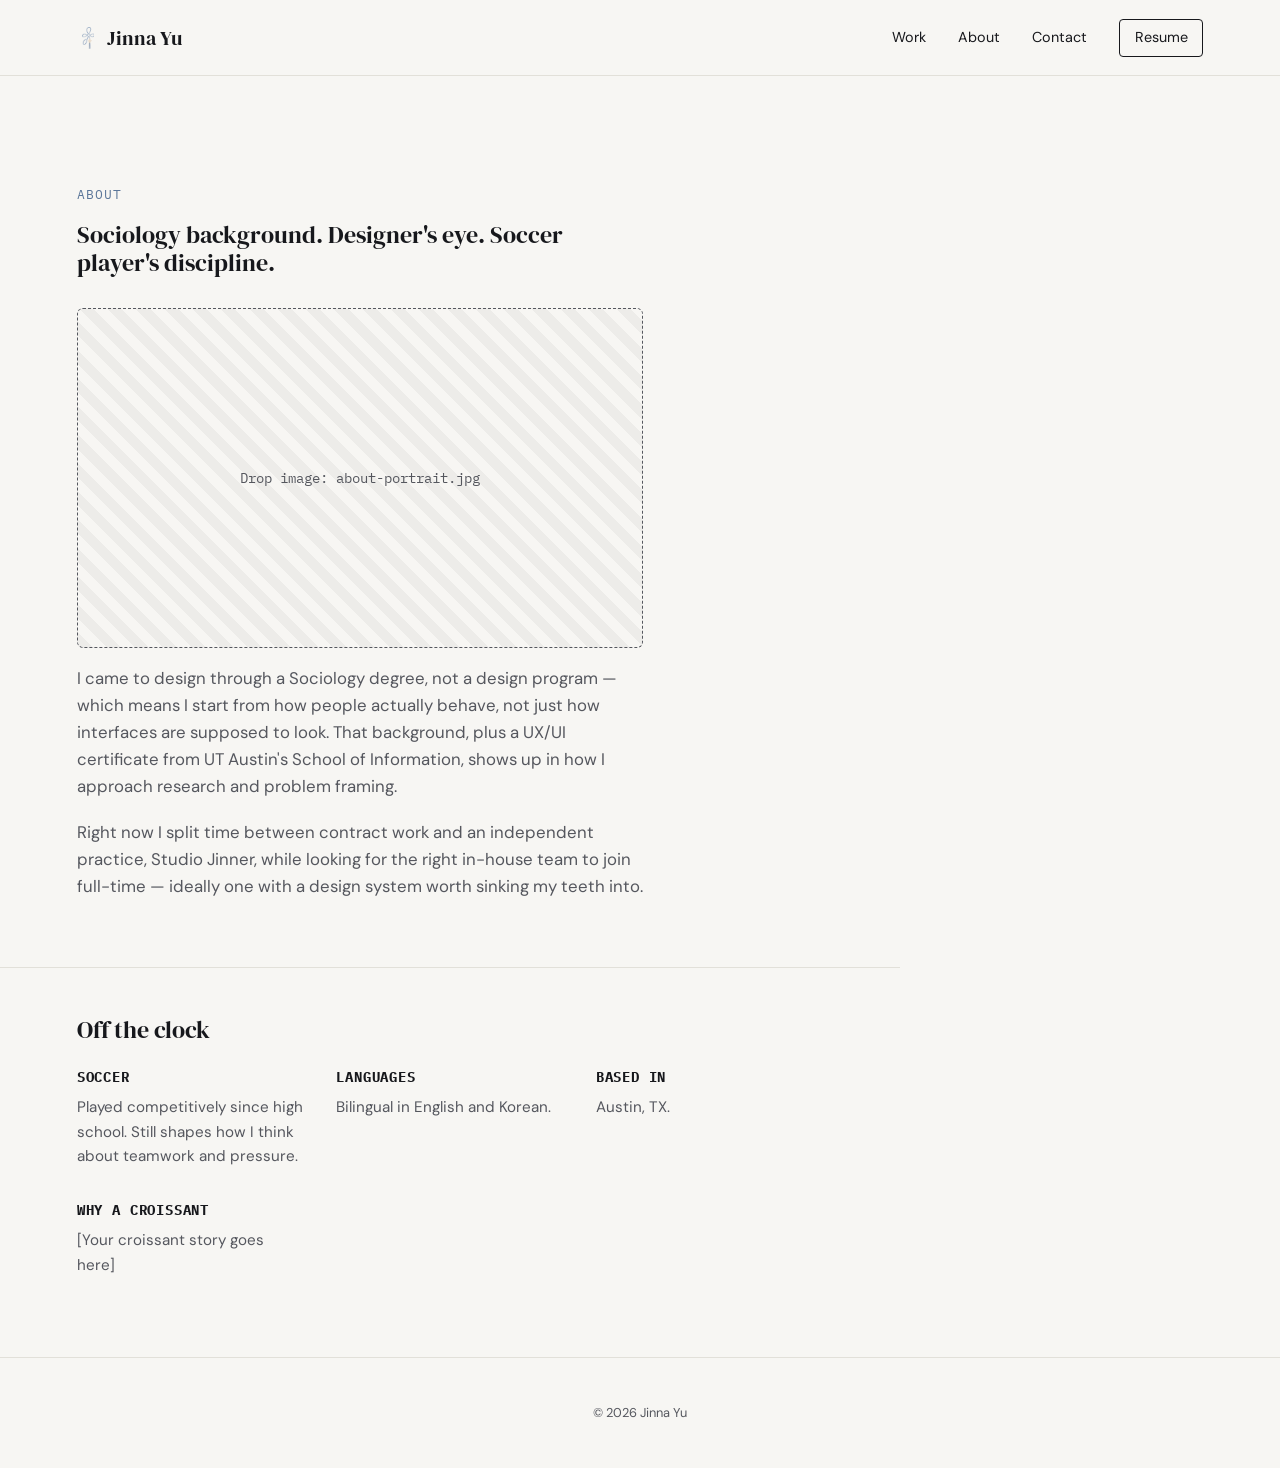
==== about.html @ 8e826d55 "Revert navigation logo change made on wrong branch" ====
<!DOCTYPE html>
<html lang="en">
<head>
<meta charset="UTF-8">
<meta name="viewport" content="width=device-width, initial-scale=1.0">
<title>About — Jinna Yu</title>
<link rel="icon" href="images/favicon-croissant.png" type="image/png">
<link rel="preconnect" href="https://fonts.googleapis.com">
<link rel="preconnect" href="https://fonts.gstatic.com" crossorigin>
<link href="https://fonts.googleapis.com/css2?family=DM+Serif+Display&family=DM+Sans:wght@400;500;700&family=IBM+Plex+Mono:wght@500&display=swap" rel="stylesheet">
<link rel="stylesheet" href="style.css">
</head>
<body>

<header class="nav">
  <a href="index.html" class="nav-logo">
    <img src="images/croissant-logo.png" alt="" class="logo-mark">
    Jinna Yu
  </a>
  <nav class="nav-links">
    <a href="index.html#work">Work</a>
    <a href="about.html">About</a>
    <a href="index.html#contact">Contact</a>
    <a href="resume.pdf" class="nav-resume">Resume</a>
  </nav>
</header>

<main>

  <section class="about-hero">
    <p class="eyebrow">About</p>
    <h1>Sociology background. Designer's eye. Soccer player's discipline.</h1>
  </section>

  <section class="about-body">
    <!-- Real photo of you recommended here instead of a placeholder graphic —
         a workspace shot, a candid, or a soccer/travel photo works well for warmth. -->
    <div class="media-placeholder">Drop image: about-portrait.jpg</div>

    <p>I came to design through a Sociology degree, not a design program — which means I start from how people actually behave, not just how interfaces are supposed to look. That background, plus a UX/UI certificate from UT Austin's School of Information, shows up in how I approach research and problem framing.</p>
    <p>Right now I split time between contract work and an independent practice, Studio Jinner, while looking for the right in-house team to join full-time — ideally one with a design system worth sinking my teeth into.</p>
  </section>

  <section class="offclock">
    <h2>Off the clock</h2>
    <div class="offclock-grid">
      <div class="offclock-item">
        <strong>Soccer</strong>
        Played competitively since high school. Still shapes how I think about teamwork and pressure.
      </div>
      <div class="offclock-item">
        <strong>Languages</strong>
        Bilingual in English and Korean.
      </div>
      <div class="offclock-item">
        <strong>Based in</strong>
        Austin, TX.
      </div>
      <div class="offclock-item">
        <strong>Why a croissant</strong>
        <!-- Add your own one-line story here — e.g. why the croissant became your mark -->
        [Your croissant story goes here]
      </div>
    </div>
  </section>

</main>

<footer class="footer">
  <p>&copy; 2026 Jinna Yu</p>
</footer>

</body>
</html>
---- style.css ----
:root {
  --bg: #f7f6f3;
  --ink: #17181c;
  --ink-soft: #55575e;
  --accent: #5b7699;       /* muted blue, was #1D4ED8 */
  --accent-soft: #7d94b0;
  --card-dark: #111318;
  --card-dark-text: #f7f6f3;
  --border: #e2e0d9;
  --font-display: 'DM Serif Display', Georgia, serif;
  --font-body: 'DM Sans', -apple-system, sans-serif;
  --font-mono: 'IBM Plex Mono', monospace;
}

* { box-sizing: border-box; }

body {
  margin: 0;
  background: var(--bg);
  color: var(--ink);
  font-family: var(--font-body);
  line-height: 1.6;
}

h1, h2 {
  font-family: var(--font-display);
  font-weight: 400;
  line-height: 1.15;
  margin: 0;
}

em {
  color: var(--accent);
  font-style: normal;
}

a {
  color: var(--ink);
  text-decoration: none;
}

/* ---------- NAV ---------- */
.nav {
  display: flex;
  justify-content: space-between;
  align-items: center;
  padding: 0 6vw;
  height: 76px;
  position: sticky;
  top: 0;
  background: var(--bg);
  z-index: 10;
  border-bottom: 1px solid var(--border);
}

.nav-logo {
  display: flex;
  align-items: center;
  gap: 0.5rem;
  font-family: var(--font-display);
  font-size: 1.25rem;
  line-height: 1;
}

.nav-logo svg { display: block; width: 22px; height: 22px; }
.logo-mark { display: block; width: 22px; height: 22px; object-fit: contain; }

.nav-links {
  display: flex;
  align-items: center;
  gap: 2rem;
  font-size: 0.9rem;
  height: 100%;
}

.nav-links a {
  display: flex;
  align-items: center;
  height: 100%;
  line-height: 1;
}

.nav-links a:hover { color: var(--accent); }

.nav-resume {
  border: 1px solid var(--ink);
  padding: 0 0.9rem;
  border-radius: 4px;
  height: 38px !important;
}

.nav-resume:hover {
  background: var(--ink);
  color: var(--bg);
}

/* ---------- HERO ---------- */
.hero {
  padding: 7rem 6vw 5rem;
  max-width: 900px;
}

.eyebrow {
  font-family: var(--font-mono);
  font-size: 0.8rem;
  text-transform: uppercase;
  letter-spacing: 0.08em;
  color: var(--accent);
  margin-bottom: 1rem;
}

.hero h1 {
  font-size: clamp(2.2rem, 5vw, 3.8rem);
  margin-bottom: 1.5rem;
}

.hero-sub {
  font-size: 1.15rem;
  color: var(--ink-soft);
  max-width: 560px;
}

.hero-stats {
  display: flex;
  gap: 3rem;
  margin-top: 3rem;
  flex-wrap: wrap;
}

.stat-number {
  display: block;
  font-family: var(--font-mono);
  font-size: 2rem;
  font-weight: 500;
  color: var(--accent);
}

.stat-label {
  display: block;
  font-size: 0.85rem;
  color: var(--ink-soft);
  max-width: 140px;
  margin-top: 0.3rem;
}

/* ---------- WORK GRID (homepage previews) ---------- */
.work { border-top: 1px solid var(--border); }

.work-grid {
  display: grid;
  grid-template-columns: repeat(2, 1fr);
  gap: 1px;
  background: var(--border);
}

.work-card {
  background: var(--bg);
  padding: 3rem;
  display: block;
  transition: background 0.15s ease;
}

.work-card:hover { background: #efeee9; }

.work-card:nth-child(odd) { background: var(--card-dark); color: var(--card-dark-text); }
.work-card:nth-child(odd):hover { background: #1a1c22; }
.work-card:nth-child(odd) .case-tag { color: var(--accent-soft); }
.work-card:nth-child(odd) .card-sub { color: #b8bac2; }
.work-card:nth-child(odd) .card-arrow { color: var(--accent-soft); }

.case-tag {
  font-family: var(--font-mono);
  font-size: 0.75rem;
  text-transform: uppercase;
  letter-spacing: 0.08em;
  color: var(--accent);
  margin: 0 0 0.75rem;
}

.work-card h3 {
  font-family: var(--font-display);
  font-weight: 400;
  font-size: 1.5rem;
  margin: 0 0 0.6rem;
}

.card-sub {
  color: var(--ink-soft);
  font-size: 0.95rem;
  margin-bottom: 1.5rem;
}

.card-arrow {
  font-family: var(--font-mono);
  font-size: 0.85rem;
  color: var(--accent);
}

.media-placeholder {
  background: repeating-linear-gradient(45deg, rgba(0,0,0,0.04), rgba(0,0,0,0.04) 10px, transparent 10px, transparent 20px);
  border: 1px dashed var(--ink-soft);
  border-radius: 6px;
  height: 340px;
  display: flex;
  align-items: center;
  justify-content: center;
  font-family: var(--font-mono);
  font-size: 0.85rem;
  color: var(--ink-soft);
  text-align: center;
  padding: 1rem;
}

/* ---------- CASE STUDY DETAIL PAGE ---------- */
.case-hero {
  padding: 5rem 6vw 3rem;
  max-width: 900px;
}

.case-hero .case-role {
  color: var(--ink-soft);
  font-size: 0.95rem;
  margin-top: 0.5rem;
}

.case-hero h1 {
  font-size: clamp(2rem, 4.5vw, 3rem);
  margin: 0.75rem 0;
}

.case-media-full {
  padding: 0 6vw 3rem;
}

.case-media-full .media-placeholder { height: 420px; }

.video-wrap {
  position: relative;
  width: 100%;
  padding-top: 56.25%; /* 16:9 */
  border-radius: 6px;
  overflow: hidden;
  background: #000;
}

.video-wrap iframe {
  position: absolute;
  top: 0; left: 0;
  width: 100%; height: 100%;
  border: 0;
}

.video-placeholder {
  border: 1px dashed var(--ink-soft);
  border-radius: 6px;
  padding: 2.5rem 1rem;
  text-align: center;
  font-family: var(--font-mono);
  font-size: 0.85rem;
  color: var(--ink-soft);
}

.case-content {
  padding: 0 6vw 5rem;
  max-width: 720px;
}

.case-content p {
  font-size: 1.05rem;
  color: var(--ink-soft);
  margin-bottom: 1.4rem;
}

.case-content h2 {
  font-size: 1.4rem;
  margin: 2.5rem 0 1rem;
  color: var(--ink);
}

.case-stats {
  display: flex;
  gap: 2.5rem;
  margin: 2rem 0;
  flex-wrap: wrap;
}

.case-stat { font-size: 0.9rem; color: var(--ink-soft); max-width: 180px; }

.case-stat span {
  display: block;
  font-family: var(--font-mono);
  font-size: 1.6rem;
  color: var(--accent);
  font-weight: 500;
}

.case-nav {
  display: flex;
  justify-content: space-between;
  padding: 2.5rem 6vw;
  border-top: 1px solid var(--border);
  font-family: var(--font-mono);
  font-size: 0.9rem;
}

.case-nav a:hover { color: var(--accent); }

/* ---------- ABOUT PAGE ---------- */
.about-hero {
  padding: 6rem 6vw 2rem;
  max-width: 720px;
}

.about-body {
  padding: 0 6vw 3rem;
  max-width: 720px;
}

.about-body p {
  color: var(--ink-soft);
  font-size: 1.05rem;
  margin-bottom: 1.2rem;
}

.offclock {
  padding: 3rem 6vw 5rem;
  border-top: 1px solid var(--border);
  max-width: 900px;
}

.offclock h2 {
  font-size: 1.5rem;
  margin-bottom: 1.5rem;
}

.offclock-grid {
  display: grid;
  grid-template-columns: repeat(auto-fit, minmax(200px, 1fr));
  gap: 2rem;
}

.offclock-item {
  font-size: 0.95rem;
  color: var(--ink-soft);
}

.offclock-item strong {
  display: block;
  color: var(--ink);
  font-family: var(--font-mono);
  font-size: 0.85rem;
  text-transform: uppercase;
  letter-spacing: 0.06em;
  margin-bottom: 0.4rem;
}

/* ---------- CONTACT ---------- */
.contact {
  padding: 6rem 6vw;
  max-width: 720px;
  border-top: 1px solid var(--border);
}

.contact h2 { font-size: 2rem; margin: 1rem 0 1.5rem; }

.contact-links {
  display: flex;
  gap: 2rem;
  font-family: var(--font-mono);
  font-size: 1rem;
  margin-top: 1.5rem;
}

.contact-links a {
  color: var(--accent);
  border-bottom: 1px solid var(--accent);
  padding-bottom: 2px;
}

.footer {
  text-align: center;
  padding: 2rem;
  font-size: 0.8rem;
  color: var(--ink-soft);
  border-top: 1px solid var(--border);
}

@media (max-width: 720px) {
  .work-grid { grid-template-columns: 1fr; }
  .nav-links { gap: 1rem; font-size: 0.8rem; }
  .hero { padding: 5rem 6vw 3rem; }
  .hero-stats { gap: 2rem; }
  .case-nav { flex-direction: column; gap: 1rem; }
}
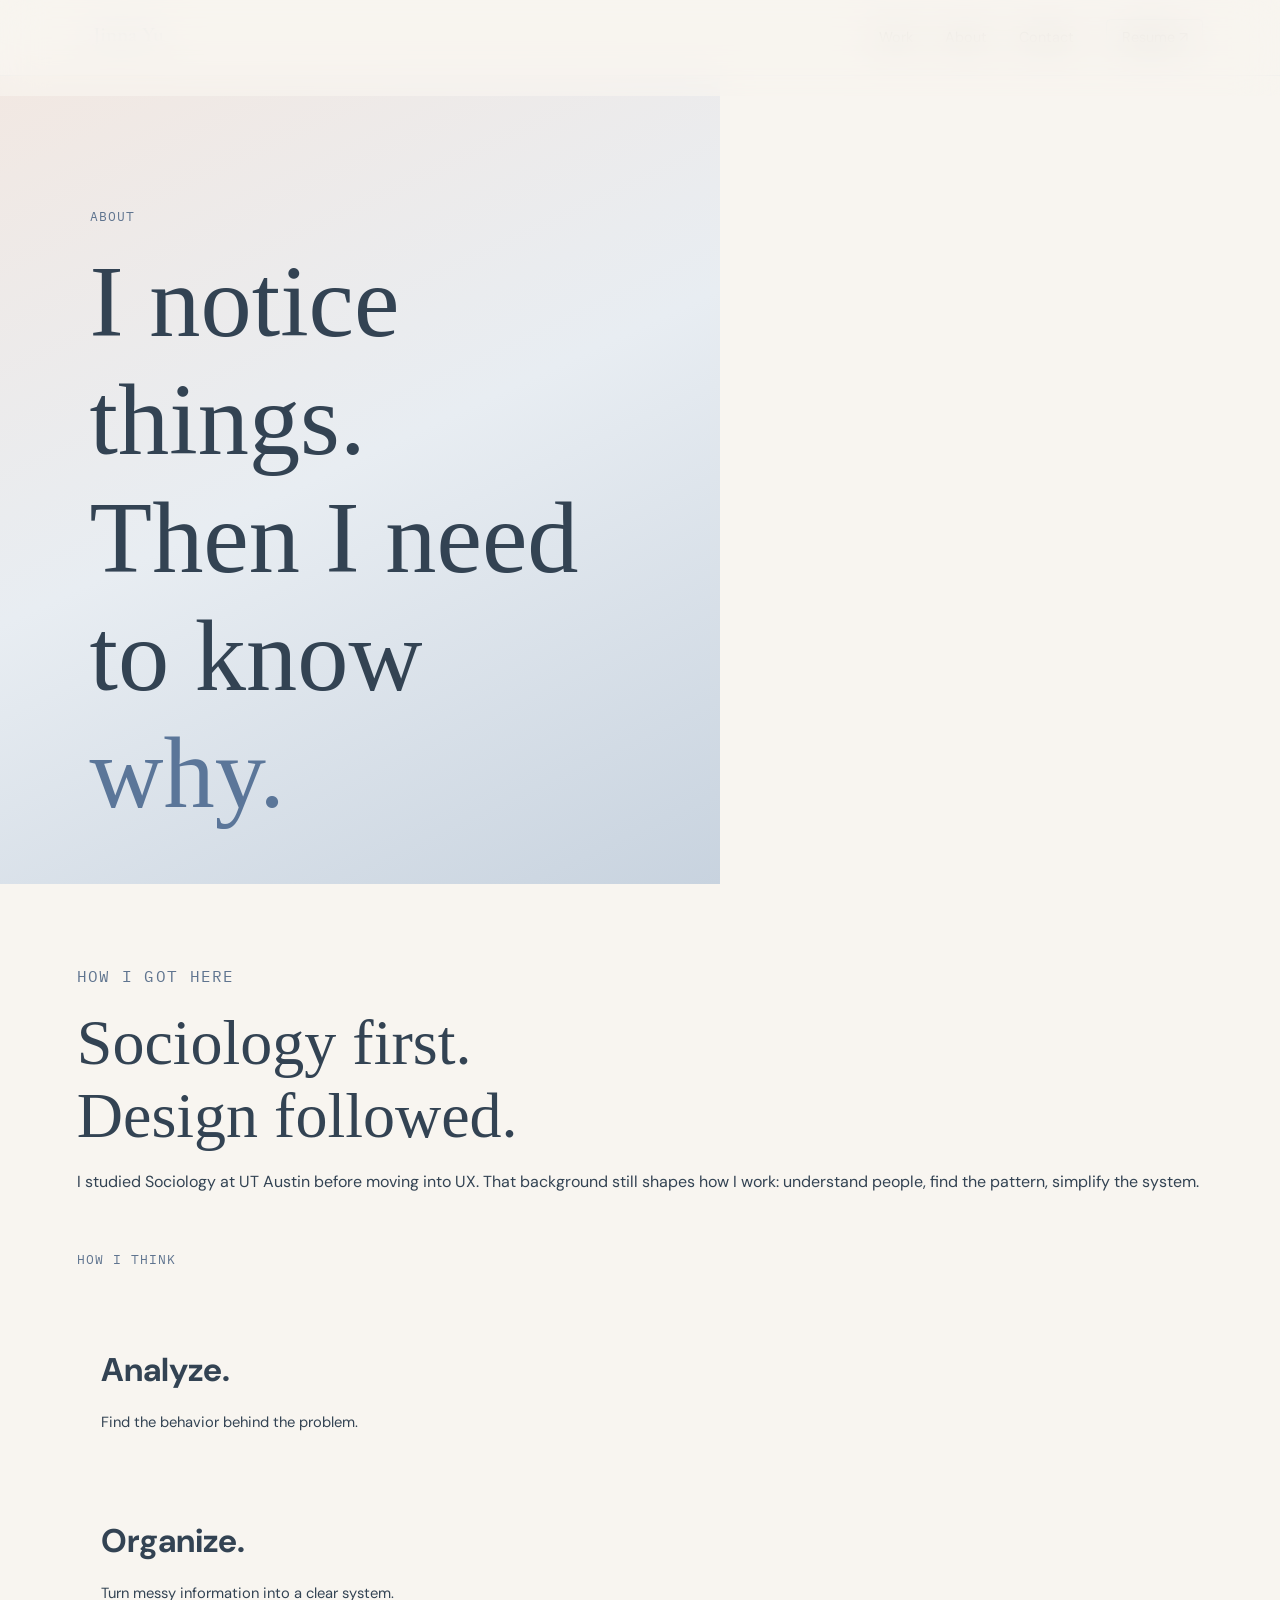
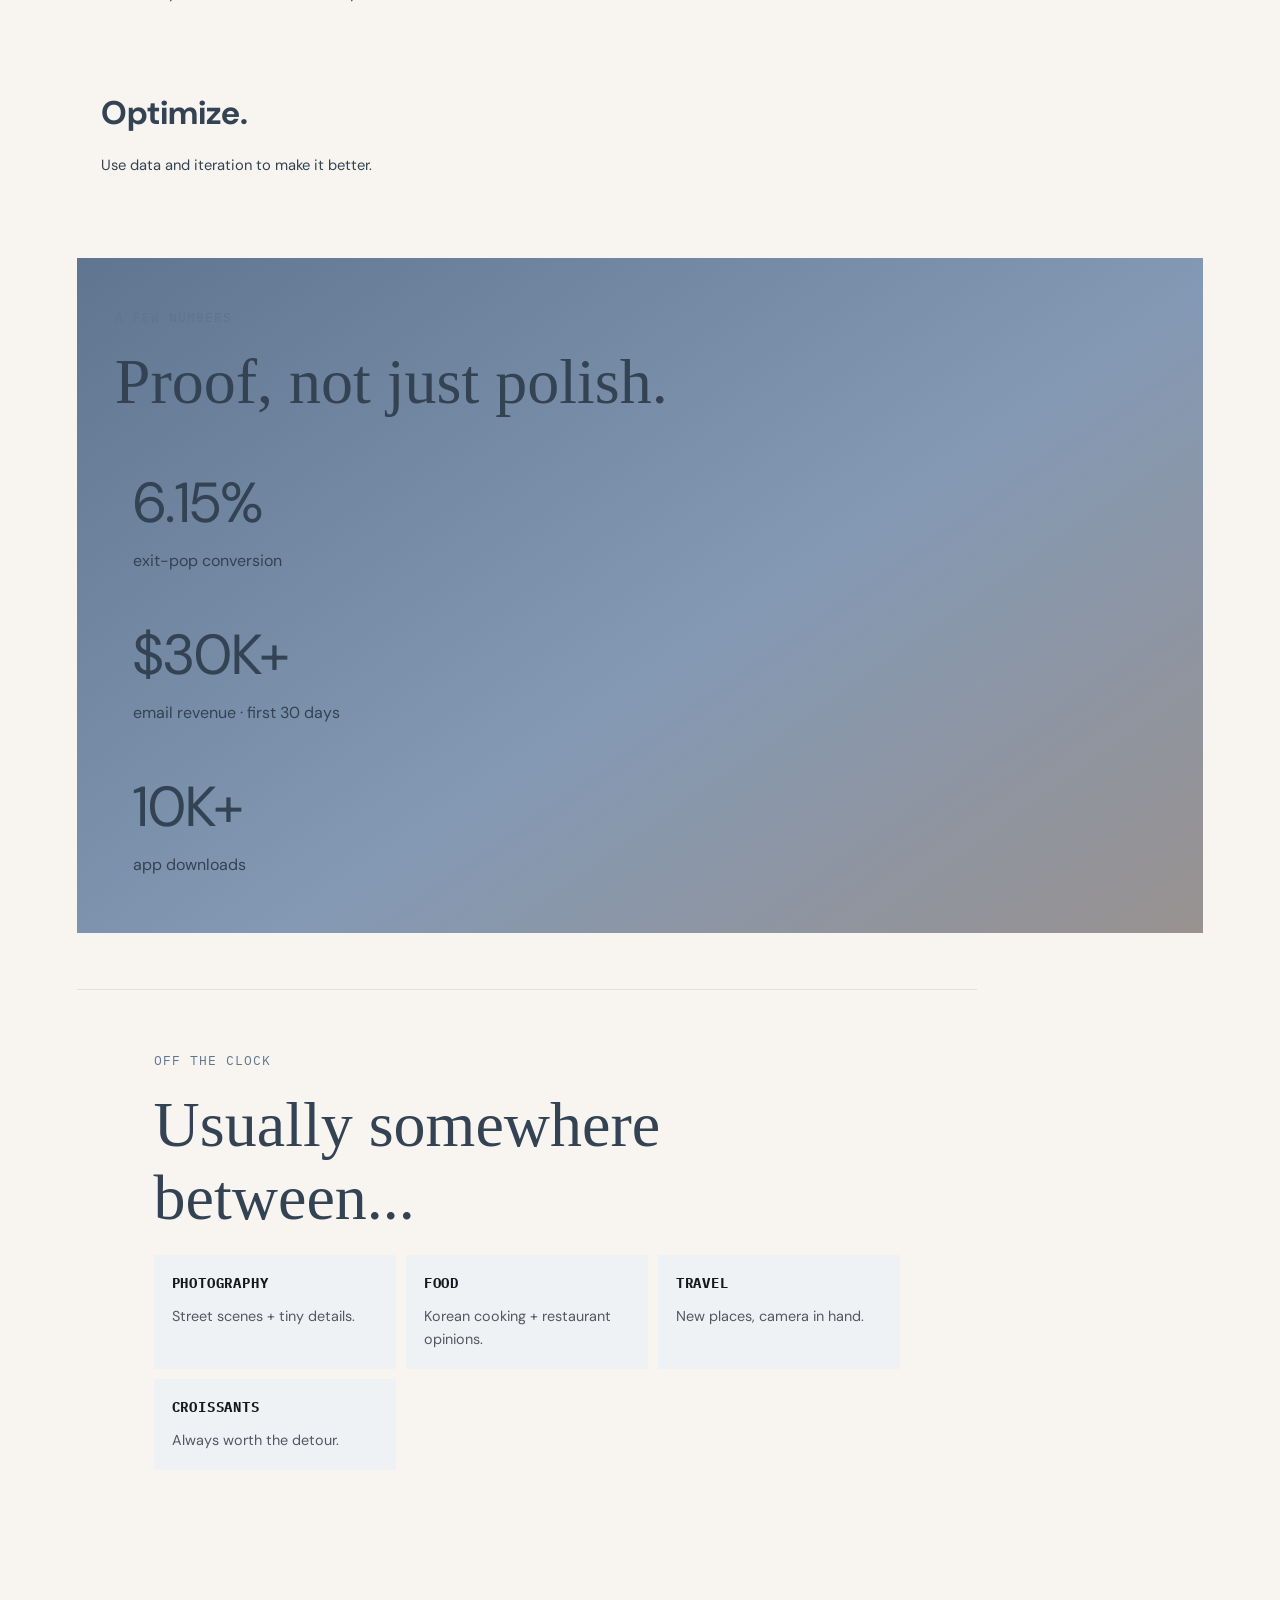
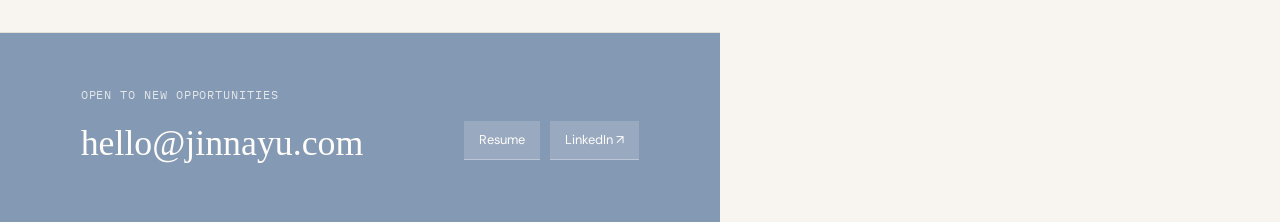
==== commit 228a4db5: "Use approved homepage contact footer on About and all case studies" ====
--- a/about.html
+++ b/about.html
@@ -7,68 +7,73 @@
 <link rel="icon" href="images/favicon-croissant.png" type="image/png">
 <link rel="preconnect" href="https://fonts.googleapis.com">
 <link rel="preconnect" href="https://fonts.gstatic.com" crossorigin>
-<link href="https://fonts.googleapis.com/css2?family=DM+Serif+Display&family=DM+Sans:wght@400;500;700&family=IBM+Plex+Mono:wght@500&display=swap" rel="stylesheet">
+<link href="https://fonts.googleapis.com/css2?family=DM+Sans:wght@400;500;600&family=IBM+Plex+Mono:wght@400;500&family=Instrument+Serif:ital@0;1&display=swap" rel="stylesheet">
 <link rel="stylesheet" href="style.css">
+<link rel="stylesheet" href="compact.css">
+<link rel="stylesheet" href="brand.css">
+<link rel="stylesheet" href="theme-blue.css">
 </head>
-<body>
-
+<body class="about-page">
 <header class="nav">
-  <a href="index.html" class="nav-logo">
-    <img src="images/croissant-logo.png" alt="" class="logo-mark">
-    Jinna Yu
-  </a>
-  <nav class="nav-links">
-    <a href="index.html#work">Work</a>
-    <a href="about.html">About</a>
-    <a href="index.html#contact">Contact</a>
-    <a href="resume.pdf" class="nav-resume">Resume</a>
-  </nav>
+  <a href="index.html" class="nav-logo brand-lockup" aria-label="Jinna Yu home"><img src="images/jinna-yu-logo.svg" alt="Jinna Yu"></a>
+  <nav class="nav-links"><a href="index.html#work">Work</a><a href="about.html">About</a><a href="index.html#contact">Contact</a><a href="resume.pdf" class="nav-resume">Resume ↗</a></nav>
 </header>
 
 <main>
-
   <section class="about-hero">
-    <p class="eyebrow">About</p>
-    <h1>Sociology background. Designer's eye. Soccer player's discipline.</h1>
+    <p class="eyebrow reveal">About</p>
+    <h1 class="reveal">I notice things.<br>Then I need to know <em>why.</em></h1>
   </section>
 
-  <section class="about-body">
-    <!-- Real photo of you recommended here instead of a placeholder graphic —
-         a workspace shot, a candid, or a soccer/travel photo works well for warmth. -->
-    <div class="media-placeholder">Drop image: about-portrait.jpg</div>
+  <div class="about-content">
+    <section class="about-lede reveal">
+      <div><p class="eyebrow">How I got here</p><h2>Sociology first.<br>Design followed.</h2></div>
+      <div><p>I studied Sociology at UT Austin before moving into UX. That background still shapes how I work: understand people, find the pattern, simplify the system.</p></div>
+    </section>
 
-    <p>I came to design through a Sociology degree, not a design program — which means I start from how people actually behave, not just how interfaces are supposed to look. That background, plus a UX/UI certificate from UT Austin's School of Information, shows up in how I approach research and problem framing.</p>
-    <p>Right now I split time between contract work and an independent practice, Studio Jinner, while looking for the right in-house team to join full-time — ideally one with a design system worth sinking my teeth into.</p>
-  </section>
+    <section class="reveal">
+      <p class="eyebrow">How I think</p>
+      <div class="about-grid">
+        <article class="about-block"><h3>Analyze.</h3><p>Find the behavior behind the problem.</p></article>
+        <article class="about-block"><h3>Organize.</h3><p>Turn messy information into a clear system.</p></article>
+        <article class="about-block"><h3>Optimize.</h3><p>Use data and iteration to make it better.</p></article>
+      </div>
+    </section>
 
-  <section class="offclock">
-    <h2>Off the clock</h2>
-    <div class="offclock-grid">
-      <div class="offclock-item">
-        <strong>Soccer</strong>
-        Played competitively since high school. Still shapes how I think about teamwork and pressure.
+    <section class="about-proof reveal">
+      <p class="eyebrow">A few numbers</p>
+      <h2>Proof, not just polish.</h2>
+      <div class="metric-grid">
+        <div class="metric-card"><div class="metric-number">6.15%</div><div class="metric-label">exit-pop conversion</div></div>
+        <div class="metric-card"><div class="metric-number">$30K+</div><div class="metric-label">email revenue · first 30 days</div></div>
+        <div class="metric-card"><div class="metric-number">10K+</div><div class="metric-label">app downloads</div></div>
       </div>
-      <div class="offclock-item">
-        <strong>Languages</strong>
-        Bilingual in English and Korean.
+    </section>
+
+    <section class="offclock reveal">
+      <p class="eyebrow">Off the clock</p>
+      <h2>Usually somewhere between...</h2>
+      <div class="offclock-grid">
+        <div class="offclock-item"><strong>Photography</strong>Street scenes + tiny details.</div>
+        <div class="offclock-item"><strong>Food</strong>Korean cooking + restaurant opinions.</div>
+        <div class="offclock-item"><strong>Travel</strong>New places, camera in hand.</div>
+        <div class="offclock-item"><strong>Croissants</strong>Always worth the detour.</div>
       </div>
-      <div class="offclock-item">
-        <strong>Based in</strong>
-        Austin, TX.
-      </div>
-      <div class="offclock-item">
-        <strong>Why a croissant</strong>
-        <!-- Add your own one-line story here — e.g. why the croissant became your mark -->
-        [Your croissant story goes here]
-      </div>
+    </section>
+  </div>
+
+  <section class="contact contact-opportunities reveal" id="contact" aria-label="Contact">
+    <div class="contact-copy">
+      <p class="eyebrow">Open to new opportunities</p>
+      <h2><a class="contact-email" href="mailto:hello@jinnayu.com">hello@jinnayu.com</a></h2>
+    </div>
+    <div class="contact-links">
+      <a href="resume.pdf" target="_blank" rel="noopener">Resume</a>
+      <a href="https://www.linkedin.com/in/ejinnayu/" target="_blank" rel="noopener">LinkedIn ↗</a>
     </div>
   </section>
-
 </main>
 
-<footer class="footer">
-  <p>&copy; 2026 Jinna Yu</p>
-</footer>
-
+<script src="script.js"></script>
 </body>
 </html>
--- a/compact.css
+++ b/compact.css
@@ -0,0 +1,115 @@
+/* Compact reading pass: shorter pages, faster skim */
+
+/* About */
+.about-hero {
+  min-height: 52vh;
+  padding: 118px 7vw 52px;
+}
+.about-hero h1 {
+  font-size: clamp(4rem, 8vw, 7.8rem);
+  max-width: 980px;
+}
+.about-content { padding: 64px 6vw 82px; }
+.about-lede {
+  grid-template-columns: 1fr 1fr;
+  gap: 44px;
+  margin-bottom: 56px;
+}
+.about-lede h2 { font-size: clamp(2.8rem, 5vw, 4.8rem); }
+.about-lede p { font-size: 1rem; }
+.about-grid {
+  grid-template-columns: repeat(3, 1fr);
+  gap: 12px;
+}
+.about-block {
+  min-height: 0;
+  padding: 24px;
+}
+.about-block h3 { font-size: 2.05rem; margin-bottom: 8px; }
+.about-block p { margin-bottom: 0; font-size: .92rem; }
+.about-proof {
+  margin-top: 56px;
+  padding: 38px;
+}
+.about-proof h2 { font-size: clamp(2.8rem, 5vw, 4.8rem); margin-bottom: 22px; }
+.about-proof .metric-grid { margin: 0; }
+.offclock { margin-top: 56px; }
+.offclock h2 { font-size: clamp(2.8rem, 5vw, 4.8rem); margin-bottom: 20px; }
+.offclock-grid { gap: 10px; }
+.offclock-item { min-height: 0; padding: 18px; font-size: .9rem; }
+.offclock-item strong { margin-bottom: 10px; }
+.about-page .contact { padding-top: 52px; padding-bottom: 52px; }
+.about-page .contact h2 { font-size: clamp(2.8rem, 5vw, 4.8rem); }
+
+/* Case studies */
+.case-hero {
+  min-height: 400px;
+  padding: 116px 7vw 58px;
+}
+.case-hero h1 {
+  font-size: clamp(3.8rem, 7.4vw, 7.4rem);
+  margin: 20px 0 12px;
+}
+.case-dek { max-width: 650px; font-size: .98rem; }
+.case-overlap { margin-top: -32px; }
+.case-meta-card {
+  padding: 20px 24px;
+  border-radius: 22px;
+  gap: 18px;
+}
+.meta-label { margin-bottom: 5px; }
+.meta-value { font-size: .84rem; }
+.meta-item + .meta-item { padding-left: 18px; }
+.case-layout {
+  display: block;
+  max-width: 900px;
+  padding: 58px 6vw 72px;
+}
+.case-toc { display: none; }
+.case-section {
+  margin-bottom: 52px;
+  scroll-margin-top: 90px;
+}
+.case-section:last-child { margin-bottom: 0; }
+.section-label { margin-bottom: 10px; }
+.case-section h2 {
+  font-size: clamp(2.7rem, 4.6vw, 4.5rem);
+  margin-bottom: 16px;
+}
+.case-section h3 {
+  font-size: clamp(1.8rem, 3vw, 2.8rem);
+  margin: 30px 0 12px;
+}
+.case-section p {
+  font-size: .98rem;
+  max-width: 690px;
+  margin-bottom: 14px;
+}
+.pull-quote {
+  font-size: clamp(2rem, 3.6vw, 3.7rem);
+  margin: 28px 0;
+}
+.media-stage {
+  min-height: 300px;
+  margin: 24px 0 30px;
+  border-radius: 22px;
+}
+.metric-grid { margin: 24px 0 12px; gap: 10px; }
+.metric-card { padding: 18px; border-radius: 18px; }
+.metric-number { font-size: clamp(2.7rem, 4.4vw, 4.4rem); }
+.case-nav a { padding-top: 28px; padding-bottom: 28px; }
+
+@media (max-width: 780px) {
+  .about-hero { min-height: 48vh; padding: 105px 22px 42px; }
+  .about-content { padding: 52px 20px 66px; }
+  .about-lede { grid-template-columns: 1fr; gap: 16px; margin-bottom: 44px; }
+  .about-grid { grid-template-columns: 1fr; }
+  .about-proof { margin-top: 44px; padding: 28px 20px; }
+  .offclock { margin-top: 44px; }
+  .case-hero { min-height: 370px; padding: 108px 22px 62px; }
+  .case-overlap { padding: 0 14px; }
+  .case-meta-card { grid-template-columns: 1fr 1fr; }
+  .case-layout { padding: 48px 20px 62px; }
+  .case-section { margin-bottom: 44px; }
+  .media-stage { min-height: 240px; }
+}
--- a/brand.css
+++ b/brand.css
@@ -0,0 +1,49 @@
+.nav-logo {
+  display: inline-flex;
+  align-items: center;
+  gap: 0;
+  font-family: inherit;
+  font-size: inherit;
+  letter-spacing: 0;
+  text-transform: none;
+}
+
+/* Exact nav lockup rebuilt from the user's reuploaded reference as one image.
+   The monogram, divider, Korean name, and Jinna Yu wordmark scale together. */
+.nav-logo.brand-lockup {
+  width: 142px;
+  height: 60px;
+  flex: 0 0 142px;
+  background-image: url("[data-uri]");
+  background-repeat: no-repeat;
+  background-position: left center;
+  background-size: contain;
+}
+
+.nav-logo.brand-lockup img {
+  display: none !important;
+}
+
+@media (max-width: 900px) {
+  .nav-logo.brand-lockup {
+    width: 136px;
+    height: 58px;
+    flex-basis: 136px;
+  }
+}
+
+@media (max-width: 720px) {
+  .nav-logo.brand-lockup {
+    width: 122px;
+    height: 52px;
+    flex-basis: 122px;
+  }
+}
+
+@media (max-width: 520px) {
+  .nav-logo.brand-lockup {
+    width: 96px;
+    height: 41px;
+    flex-basis: 96px;
+  }
+}
--- a/theme-blue.css
+++ b/theme-blue.css
@@ -0,0 +1,231 @@
+:root {
+  --brand-blue: #8499B4;
+  --brand-blue-deep: #5F748F;
+  --brand-blue-soft: #DDE5EC;
+  --brand-blue-pale: #EEF2F5;
+  --brand-gold: #D4B07A;
+  --brand-taupe: #A68D78;
+  --brand-cream: #F2E8E2;
+}
+
+/* Style-tile color pass */
+body { background: #F8F5F0; color: #334353; }
+.nav {
+  background: rgba(248,245,240,.88);
+  border-color: rgba(132,153,180,.22);
+}
+.nav-links a:hover { background: rgba(132,153,180,.10); }
+.nav-resume { border-color: rgba(132,153,180,.30); }
+.eyebrow, .case-tag, .section-label, .meta-label, .card-arrow, .intro-link { color: var(--brand-blue-deep); }
+
+/* Homepage */
+.home-hero { background: #F8F5F0; }
+.hero-wash {
+  background:
+    radial-gradient(ellipse at 25% 48%, #6A9FCC 0%, transparent 66%),
+    radial-gradient(ellipse at 78% 48%, #6A9FCC 0%, transparent 66%);
+  filter: blur(56px);
+  opacity: .45;
+}
+.hero-detail > p em { color: #465F7A; }
+.hero-mini { color: #778695; }
+.home-intro { background: var(--brand-blue-pale); }
+.work { background: #F8F5F0; }
+.work-artboard { background: #ECEFF1; }
+
+/* Contact + footer */
+.contact {
+  background: var(--brand-blue);
+  color: #FFFDF9;
+}
+.contact .eyebrow { color: rgba(255,253,249,.78); }
+.contact-links a {
+  background: rgba(255,255,255,.16);
+  border-color: rgba(255,255,255,.34);
+  color: #FFFDF9;
+}
+.footer {
+  background: var(--brand-blue);
+  color: rgba(255,253,249,.72);
+  text-align: left;
+  padding-left: 7vw;
+  padding-right: 7vw;
+}
+.case-contact {
+  margin: 0;
+  padding: 52px 7vw 46px;
+  border-radius: 0;
+}
+.case-contact h2 { font-size: clamp(2.5rem, 5vw, 5rem); }
+
+/* About */
+.about-page { background: #F8F5F0; }
+.about-hero {
+  background: linear-gradient(155deg, #F2E8E2 0%, #E8EDF2 48%, #C8D3DF 100%);
+}
+.about-proof {
+  background: linear-gradient(145deg, #60758F, #8499B4 56%, #A68D78 130%);
+}
+.offclock-item { background: var(--brand-blue-pale); }
+
+/* Case studies */
+.case-page { background: #F8F5F0; }
+.case-page .nav { background: rgba(248,245,240,.88); }
+.case-hero,
+.theme-cro .case-hero,
+.theme-system .case-hero,
+.theme-email .case-hero,
+.theme-ruscio .case-hero {
+  --case-gradient: linear-gradient(145deg, #5F748F 0%, #8499B4 58%, #A68D78 125%);
+}
+.media-stage,
+.theme-system .media-stage,
+.theme-email .media-stage,
+.theme-ruscio .media-stage {
+  background: linear-gradient(145deg, #DCE4EB, #F2E8E2 52%, #C8D3DF);
+}
+.metric-card { border-color: rgba(132,153,180,.20); }
+
+/* Navigation sizing only. Artwork comes from brand.css. */
+.nav {
+  min-height: 66px;
+  padding-top: 2px;
+  padding-bottom: 2px;
+}
+.nav-logo.brand-lockup {
+  position: static;
+  transform: none;
+  display: inline-flex;
+  align-items: center;
+  justify-content: flex-start;
+  min-width: 0;
+  width: 142px;
+  height: 60px;
+  flex: 0 0 142px;
+  z-index: 2;
+  overflow: visible;
+}
+.nav-logo.brand-lockup img { display: none !important; }
+.nav-links { margin-left: auto; }
+
+@media (max-width: 900px) {
+  .nav-logo.brand-lockup {
+    width: 136px;
+    height: 58px;
+    flex-basis: 136px;
+  }
+}
+@media (max-width: 720px) {
+  .nav { min-height: 58px; }
+  .nav-logo.brand-lockup {
+    width: 122px;
+    height: 52px;
+    flex-basis: 122px;
+  }
+  .case-contact { padding: 44px 22px 40px; }
+  .footer { padding-left: 22px; padding-right: 22px; }
+}
+@media (max-width: 520px) {
+  .nav-logo.brand-lockup {
+    width: 96px;
+    height: 41px;
+    flex-basis: 96px;
+  }
+}
+
+/* Uploaded Jinna Yu wordmark: preserve its original color and aspect ratio. */
+.nav-logo.brand-lockup {
+  background-image: none;
+  width: 73.185px;
+  height: 44px;
+  flex: 0 0 73.185px;
+  margin-left: 15px;
+}
+.nav-logo.brand-lockup img {
+  display: block !important;
+  width: 73.185px;
+  height: auto;
+  max-height: none;
+  object-fit: contain;
+}
+@media (max-width: 480px) {
+  .nav-logo.brand-lockup { width: 60.9875px; flex-basis: 60.9875px; }
+  .nav-logo.brand-lockup img { width: 60.9875px; }
+}
+
+/* Frost the scrolling content in the gap above and behind the floating nav. */
+body::before {
+  content: "";
+  position: fixed;
+  inset: 0 0 auto;
+  height: 96px;
+  z-index: 99;
+  pointer-events: none;
+  background: rgba(248, 245, 240, .64);
+  backdrop-filter: blur(22px) saturate(135%);
+  -webkit-backdrop-filter: blur(22px) saturate(135%);
+}
+.nav, .case-page .nav {
+  background: rgba(248, 245, 240, .78);
+  backdrop-filter: blur(18px);
+  -webkit-backdrop-filter: blur(18px);
+}
+@media (max-width: 720px) {
+  body::before { height: 80px; }
+}
+
+/* Approved compact homepage contact section. */
+.contact.contact-opportunities {
+  box-sizing: border-box;
+  padding: 44px 6.3% 59px;
+  min-height: 190px;
+  display: flex;
+  align-items: flex-end;
+  justify-content: space-between;
+  gap: 28px;
+}
+.contact-opportunities .contact-copy { min-width: 0; }
+.contact-opportunities .eyebrow {
+  margin: 0 0 22px;
+  font-size: .72rem;
+  line-height: 1.4;
+  letter-spacing: .08em;
+}
+.contact.contact-opportunities h2 {
+  margin: 0;
+  font-size: clamp(1.8rem, 2.8vw, 2.8rem);
+  line-height: 1.05;
+  letter-spacing: normal;
+  overflow-wrap: anywhere;
+}
+.contact-opportunities .contact-email { color: inherit; }
+.contact-opportunities .contact-email:hover {
+  text-decoration: underline;
+  text-underline-offset: 4px;
+}
+.contact-opportunities .contact-links {
+  flex-shrink: 0;
+  gap: 10px;
+  margin: 0;
+  padding-bottom: 3px;
+}
+.contact-opportunities .contact-links a {
+  padding: 10px 15px;
+  font-family: var(--font-body);
+  font-size: .8rem;
+  line-height: 1.4;
+  text-transform: none;
+  letter-spacing: normal;
+}
+@media (max-width: 600px) {
+  .contact.contact-opportunities {
+    flex-wrap: wrap;
+    padding: 32px 24px 47px;
+    gap: 24px;
+  }
+  .contact-opportunities .eyebrow { margin-bottom: 16px; }
+}
+
+@media (max-width: 720px) {
+  .contact-opportunities .contact-links a { font-size: .7rem; }
+}
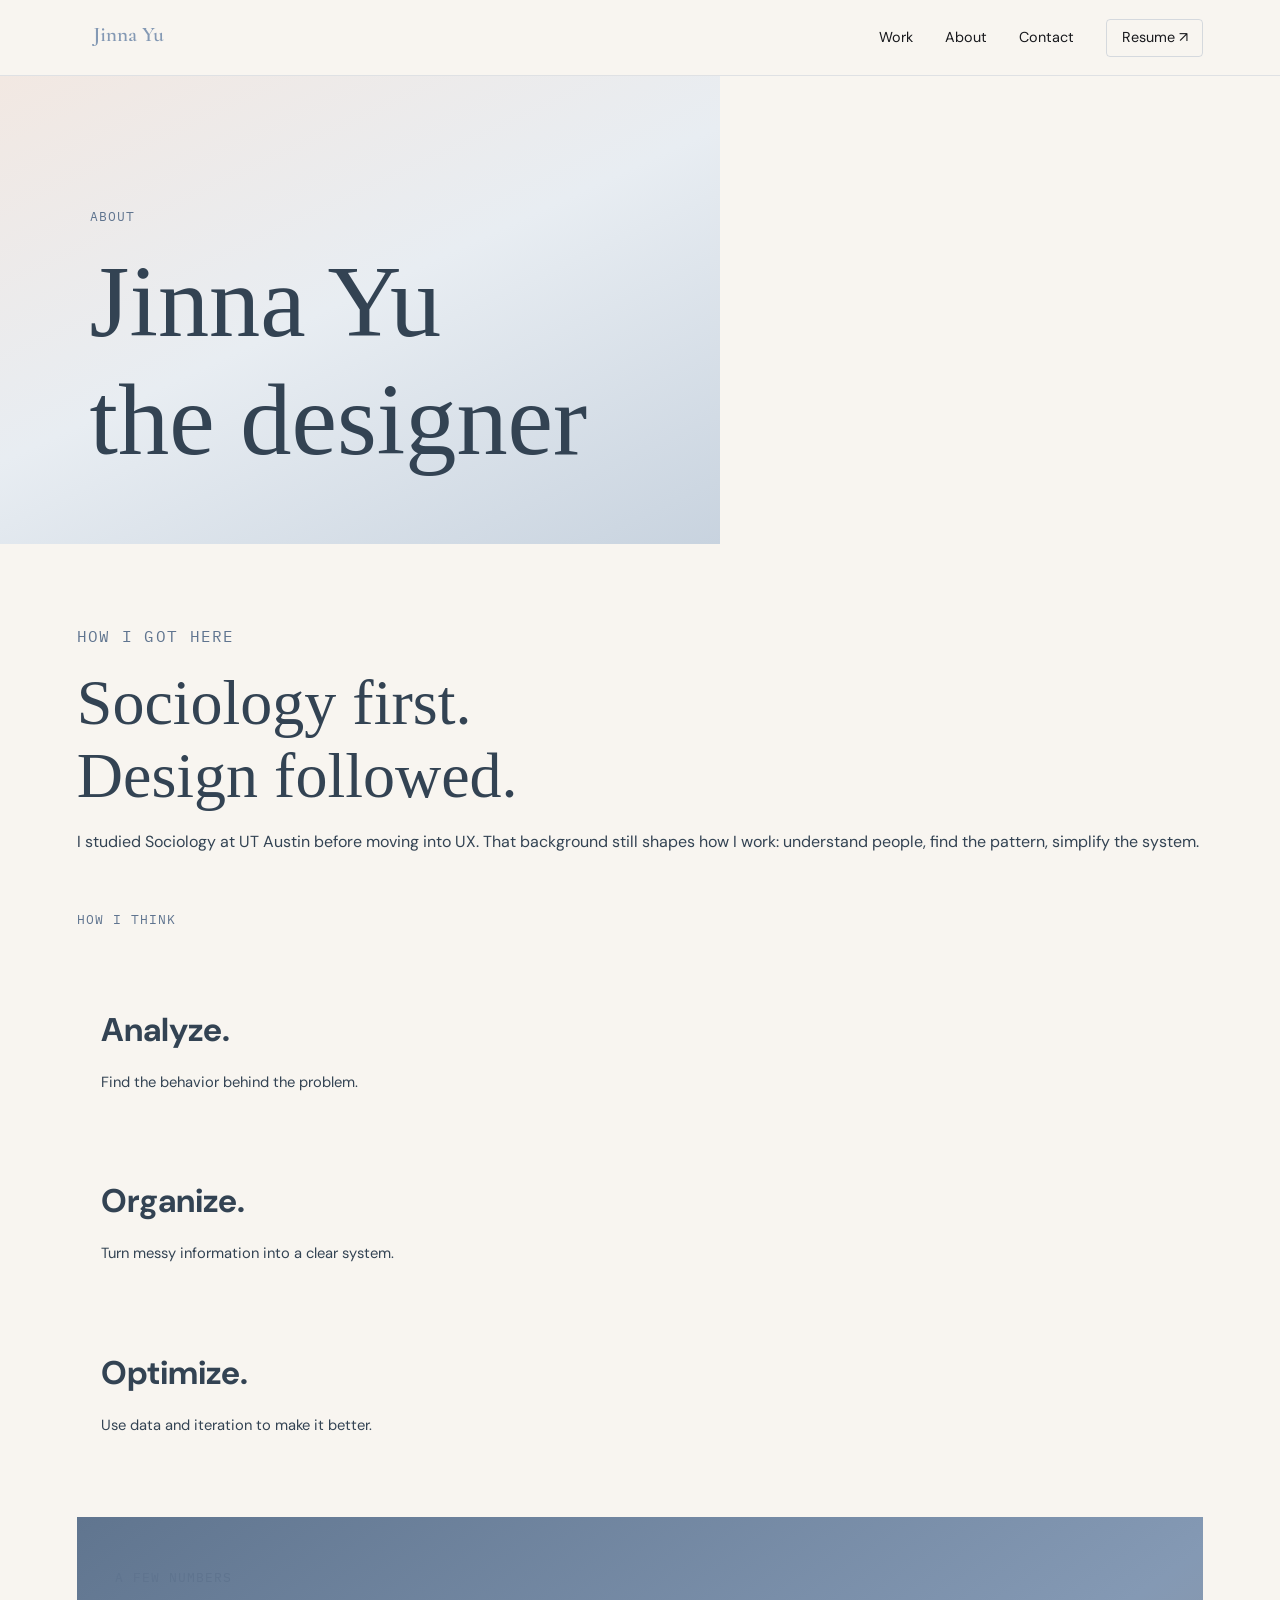
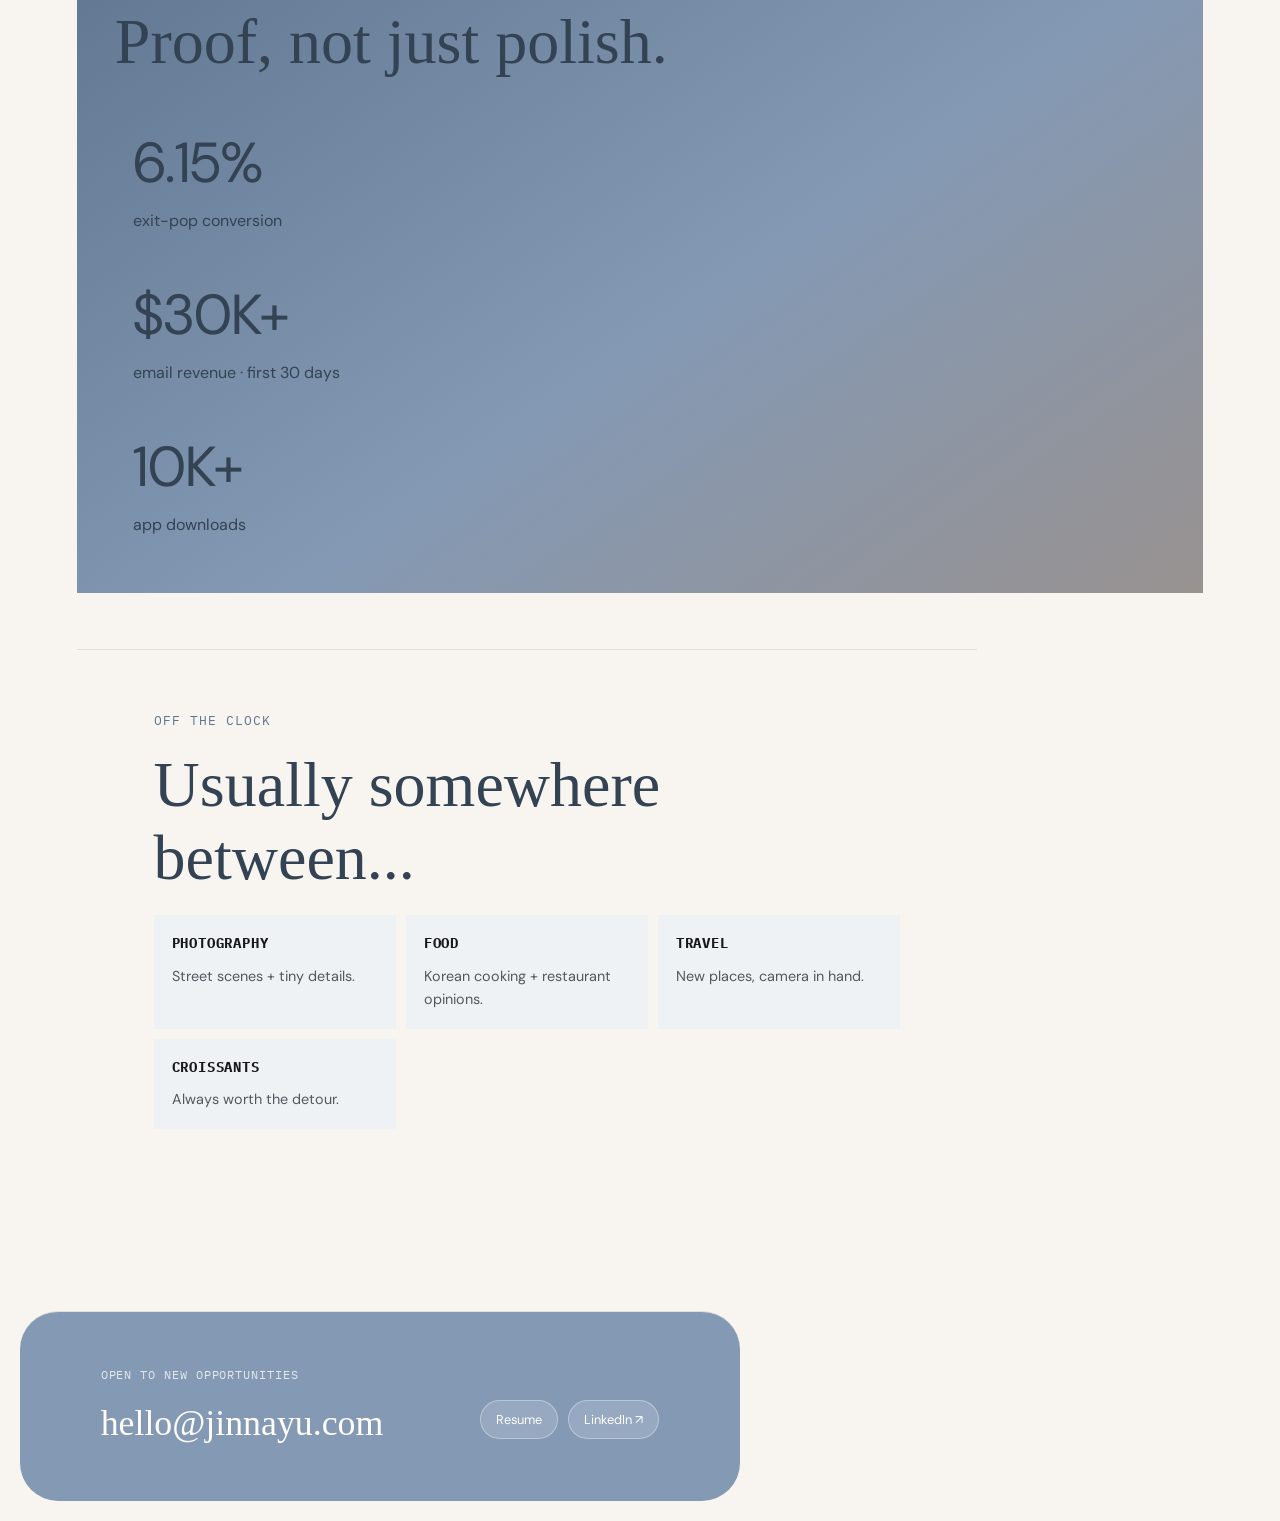
==== commit 340c8482: "Update About hero to Jinna Yu / the designer" ====
--- a/about.html
+++ b/about.html
@@ -22,7 +22,7 @@
 <main>
   <section class="about-hero">
     <p class="eyebrow reveal">About</p>
-    <h1 class="reveal">I notice things.<br>Then I need to know <em>why.</em></h1>
+    <h1 class="reveal">Jinna Yu<br>the designer</h1>
   </section>
 
   <div class="about-content">
--- a/theme-blue.css
+++ b/theme-blue.css
@@ -229,3 +229,290 @@
 @media (max-width: 720px) {
   .contact-opportunities .contact-links a { font-size: .7rem; }
 }
+
+/* Case-study glass strip appears only after scrolling; keep the nav pill visible. */
+.case-page::before {
+  opacity: 0;
+  transition: opacity .2s ease;
+}
+.case-page.has-scrolled::before { opacity: 1; }
+@media (prefers-reduced-motion: reduce) {
+  .case-page::before { transition: none; }
+}
+
+/* Approved desktop case-study width: shared full-width headings, text, images, and metrics. */
+@media (min-width: 781px) {
+  .case-page .case-layout { max-width: 1100px; }
+  .case-page .case-content,
+  .case-page .case-section,
+  .case-page .case-section p:not(.section-label),
+  .case-page .media-stage,
+  .case-page .metric-grid {
+    width: 100%;
+    max-width: none;
+  }
+}
+
+/* Align the case-study availability label with the email beneath it. */
+.case-page .contact-opportunities .contact-copy {
+  text-align: left;
+}
+
+/* One identical contact footer across homepage, About, and case studies. */
+body .contact.contact-opportunities {
+  box-sizing: border-box;
+  margin: 20px;
+  padding: 44px 6.3% 59px;
+  min-height: 190px;
+  border-radius: 38px;
+  background: #8499B4;
+  color: #FFFDF9;
+  display: flex;
+  align-items: flex-end;
+  justify-content: space-between;
+  gap: 28px;
+  text-align: left;
+}
+body .contact-opportunities .contact-copy { min-width: 0; text-align: left; }
+body .contact-opportunities .eyebrow {
+  margin: 0 0 22px;
+  font-family: var(--font-mono);
+  font-size: .72rem;
+  line-height: 1.4;
+  letter-spacing: .08em;
+  color: rgba(255,253,249,.8);
+}
+body .contact.contact-opportunities h2 {
+  margin: 0;
+  font-size: clamp(1.8rem, 2.8vw, 2.8rem);
+  line-height: 1.05;
+  letter-spacing: normal;
+  overflow-wrap: anywhere;
+}
+body .contact-opportunities .contact-email { color: inherit; }
+body .contact-opportunities .contact-links {
+  display: flex;
+  justify-content: flex-end;
+  flex-shrink: 0;
+  gap: 10px;
+  margin: 0;
+  padding-bottom: 3px;
+}
+body .contact-opportunities .contact-links a {
+  padding: 10px 15px;
+  font-family: var(--font-body);
+  font-size: .8rem;
+  line-height: 1.4;
+  text-transform: none;
+  letter-spacing: normal;
+  border: 1px solid rgba(255,255,255,.34);
+  border-radius: 999px;
+  background: rgba(255,255,255,.16);
+  color: inherit;
+}
+@media (max-width: 720px) {
+  body .contact-opportunities .contact-links a { font-size: .7rem; }
+}
+@media (max-width: 600px) {
+  body .contact.contact-opportunities {
+    flex-wrap: wrap;
+    padding: 32px 24px 47px;
+    gap: 24px;
+  }
+  body .contact-opportunities .eyebrow { margin-bottom: 16px; }
+}
+
+/* Divider before every footer; case-study navigation sits above it. */
+body .contact.contact-opportunities {
+  position: relative;
+}
+body .contact.contact-opportunities::before {
+  content: "";
+  position: absolute;
+  top: -21px;
+  left: -20px;
+  width: calc(100% + 40px);
+  height: 1px;
+  background: var(--line);
+  pointer-events: none;
+}
+.case-page .case-nav { border-top: 0; }
+
+/* Shared footer button feedback for pointer and keyboard navigation. */
+body .contact-opportunities .contact-links a {
+  transition: background .18s ease, border-color .18s ease, box-shadow .18s ease;
+}
+body .contact-opportunities .contact-links a:hover {
+  background: rgba(255,255,255,.32);
+  border-color: rgba(255,255,255,.75);
+  text-decoration: none;
+  box-shadow: 0 3px 10px rgba(51,67,83,.10);
+}
+body .contact-opportunities .contact-links a:focus-visible {
+  background: rgba(255,255,255,.32);
+  border-color: rgba(255,255,255,.75);
+  outline: 2px solid #FFFDF9;
+  outline-offset: 3px;
+}
+@media (prefers-reduced-motion: reduce) {
+  body .contact-opportunities .contact-links a { transition: none; }
+}
+
+/* Approved editorial homepage hero. */
+.home-hero {
+  min-height: 610px;
+  padding: 64px 8% 48px;
+  display: flex;
+  flex-direction: column;
+  justify-content: center;
+  align-items: flex-start;
+  text-align: left;
+}
+.hero-wash {
+  inset: -100px -15% 30%;
+  height: auto;
+  background: radial-gradient(ellipse at 20% 30%, rgba(106,159,204,.25), transparent 72%);
+  filter: blur(56px);
+  opacity: 1;
+  transform: none;
+}
+.hero-name {
+  position: relative;
+  inset: auto;
+  width: auto;
+  max-width: 100%;
+  margin: 0 0 46px;
+  transform: none;
+}
+.hero-name h1 {
+  font-size: clamp(110px, 20vw, 205px);
+  line-height: .78;
+  letter-spacing: -.055em;
+  text-align: left;
+  color: #FFFDF9;
+}
+.hero-detail {
+  position: relative;
+  inset: auto;
+  width: 100%;
+  max-width: 750px;
+  transform: none;
+  text-align: left;
+}
+.hero-name.reveal, .hero-detail.reveal { transform: translateY(24px); }
+.hero-name.reveal.is-visible, .hero-detail.reveal.is-visible { transform: none; }
+.hero-detail > p {
+  margin: 0;
+  max-width: 750px;
+  font-size: clamp(28px, 4.1vw, 42px);
+  line-height: 1.13;
+  letter-spacing: -.02em;
+  color: #23342F;
+}
+.hero-detail > p strong { font-weight: 400; font-style: italic; }
+.hero-detail > p em { color: #245FA8; }
+.hero-mini { justify-content: flex-start; margin-top: 30px; }
+@media (max-width: 540px) {
+  .home-hero { min-height: 500px; padding: 100px 24px 40px; }
+  .hero-name { margin-bottom: 42px; }
+  .hero-name h1 { font-size: clamp(98px, 23vw, 130px); }
+  .hero-detail > p { font-size: 28px; }
+}
+
+/* Approved homepage hero spacing and work-triggered glass. */
+.home-page .home-hero {
+  justify-content: flex-start;
+  padding-top: 149px; /* nav bottom (84px) + 65px */
+  min-height: 680px;
+}
+.home-page .hero-name h1 { font-size: clamp(93.5px, 17vw, 174.25px); }
+.home-page::before {
+  opacity: 0;
+  transition: opacity .2s ease;
+}
+.home-page.work-at-nav::before { opacity: 1; }
+.home-page .nav {
+  background: #F8F5F0;
+  backdrop-filter: none;
+  -webkit-backdrop-filter: none;
+}
+.home-page.work-at-nav .nav {
+  background: rgba(248,245,240,.78);
+  backdrop-filter: blur(18px);
+  -webkit-backdrop-filter: blur(18px);
+}
+@media (max-width: 720px) {
+  .home-page .home-hero { padding-top: 133px; }
+}
+@media (max-width: 540px) {
+  .home-page .hero-name h1 { font-size: clamp(83.3px, 19.55vw, 110.5px); }
+}
+@media (prefers-reduced-motion: reduce) {
+  .home-page::before { transition: none; }
+}
+
+/* Shared homepage-style navigation behavior on every page. */
+body::before,
+body.home-page::before,
+body.case-page::before {
+  opacity: 0;
+  transition: opacity .2s ease;
+}
+body.nav-content-reached::before { opacity: 1; }
+body .nav,
+body.home-page .nav,
+body.case-page .nav {
+  background: #F8F5F0;
+  backdrop-filter: none;
+  -webkit-backdrop-filter: none;
+}
+body.nav-content-reached .nav {
+  background: rgba(248,245,240,.78);
+  backdrop-filter: blur(18px);
+  -webkit-backdrop-filter: blur(18px);
+}
+@media (prefers-reduced-motion: reduce) {
+  body::before { transition: none; }
+}
+
+/* Approved additional hero breathing room and two-line desktop introduction. */
+.home-page .home-hero {
+  padding-top: 209px;
+  min-height: 740px;
+}
+.home-page .hero-detail,
+.home-page .hero-detail > p { max-width: 100%; }
+@media (min-width: 781px) {
+  .home-page .hero-detail > p { font-size: clamp(28px, 2.9vw, 42px); }
+  .home-page .hero-description-line { display: block; white-space: nowrap; }
+}
+@media (max-width: 780px) {
+  .home-page .hero-description-line { display: inline; white-space: normal; }
+}
+@media (max-width: 720px) {
+  .home-page .home-hero { padding-top: 193px; }
+}
+
+/* Shared homepage content edges, including the inset rounded footer. */
+body.home-page {
+  --home-content-gutter: 8vw;
+}
+.home-page .home-hero,
+.home-page .work {
+  padding-left: var(--home-content-gutter);
+  padding-right: var(--home-content-gutter);
+}
+.home-page .work-copy { padding-left: 0; padding-right: 0; }
+body.home-page .contact.contact-opportunities {
+  padding-left: calc(var(--home-content-gutter) - 20px);
+  padding-right: calc(var(--home-content-gutter) - 20px);
+}
+@media (max-width: 600px) {
+  body.home-page { --home-content-gutter: 24px; }
+  body.home-page .contact.contact-opportunities {
+    margin-left: 12px;
+    margin-right: 12px;
+    padding-left: 12px;
+    padding-right: 12px;
+  }
+}
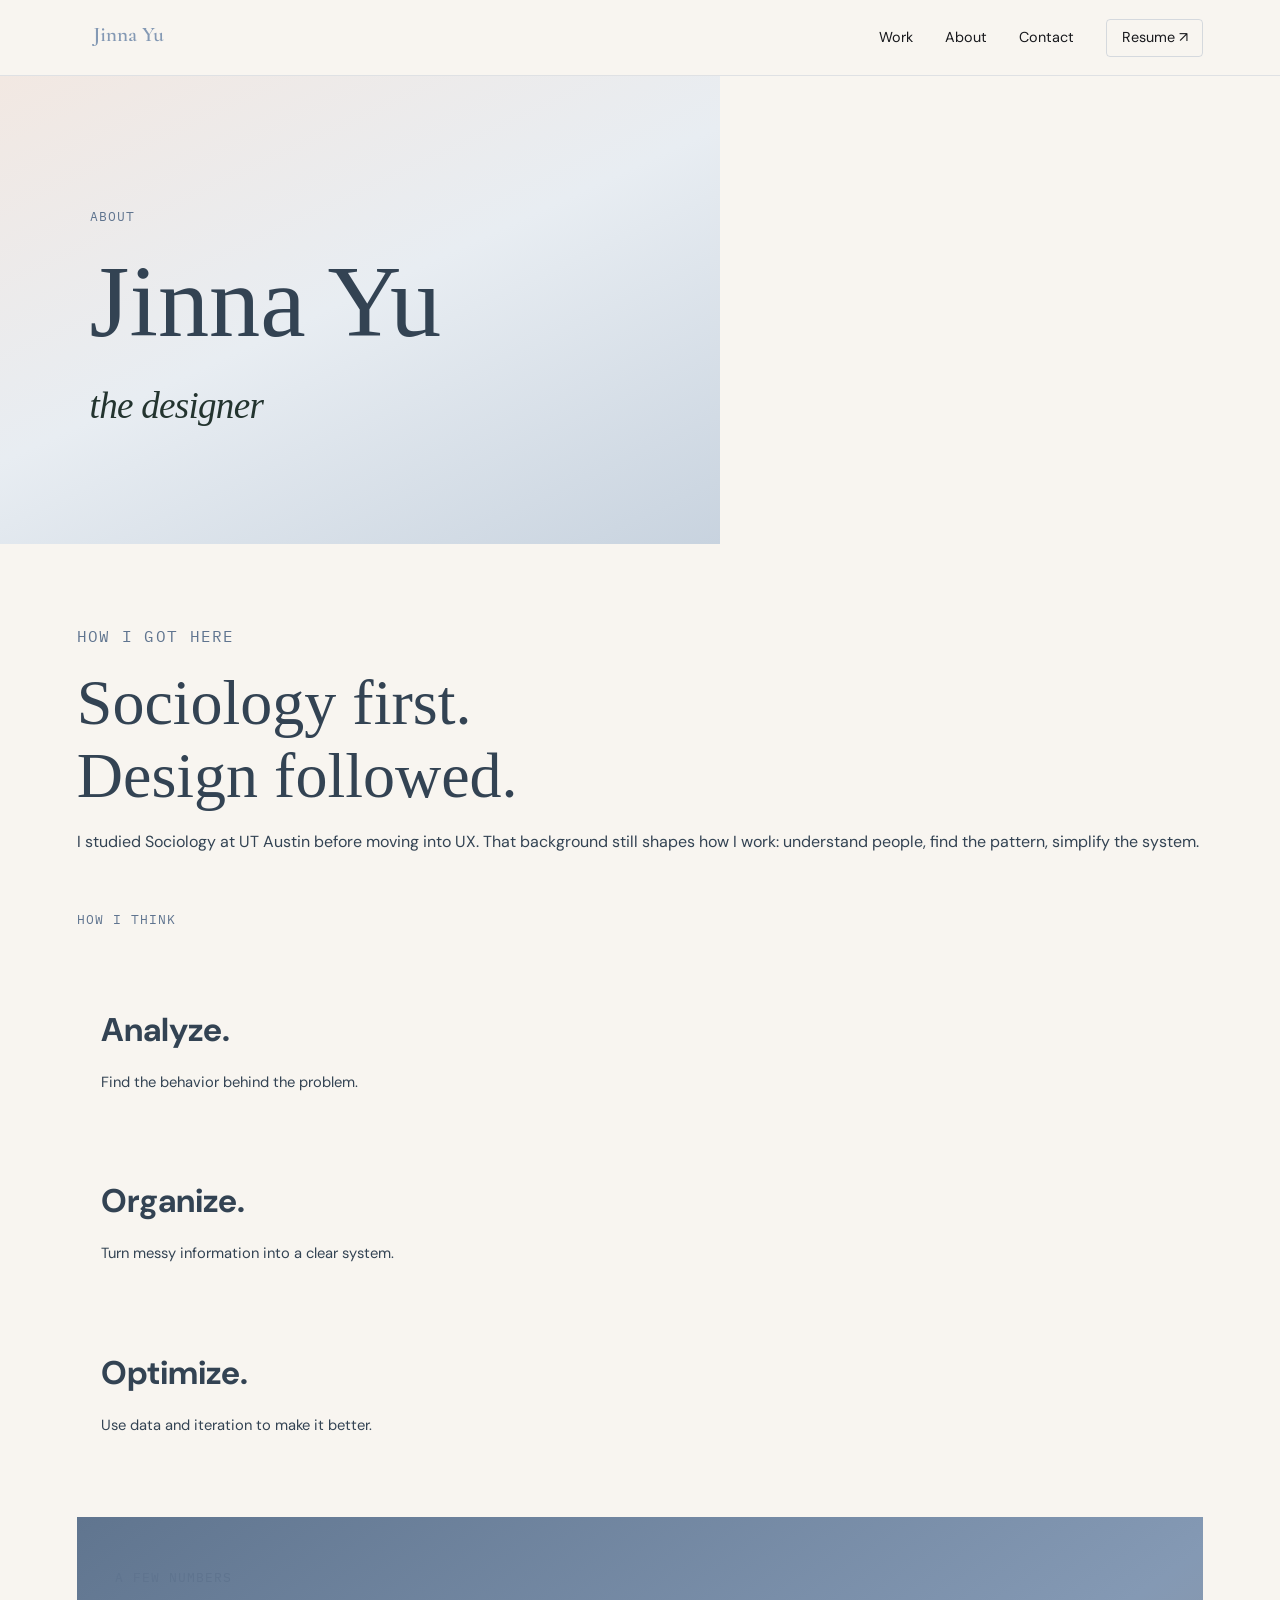
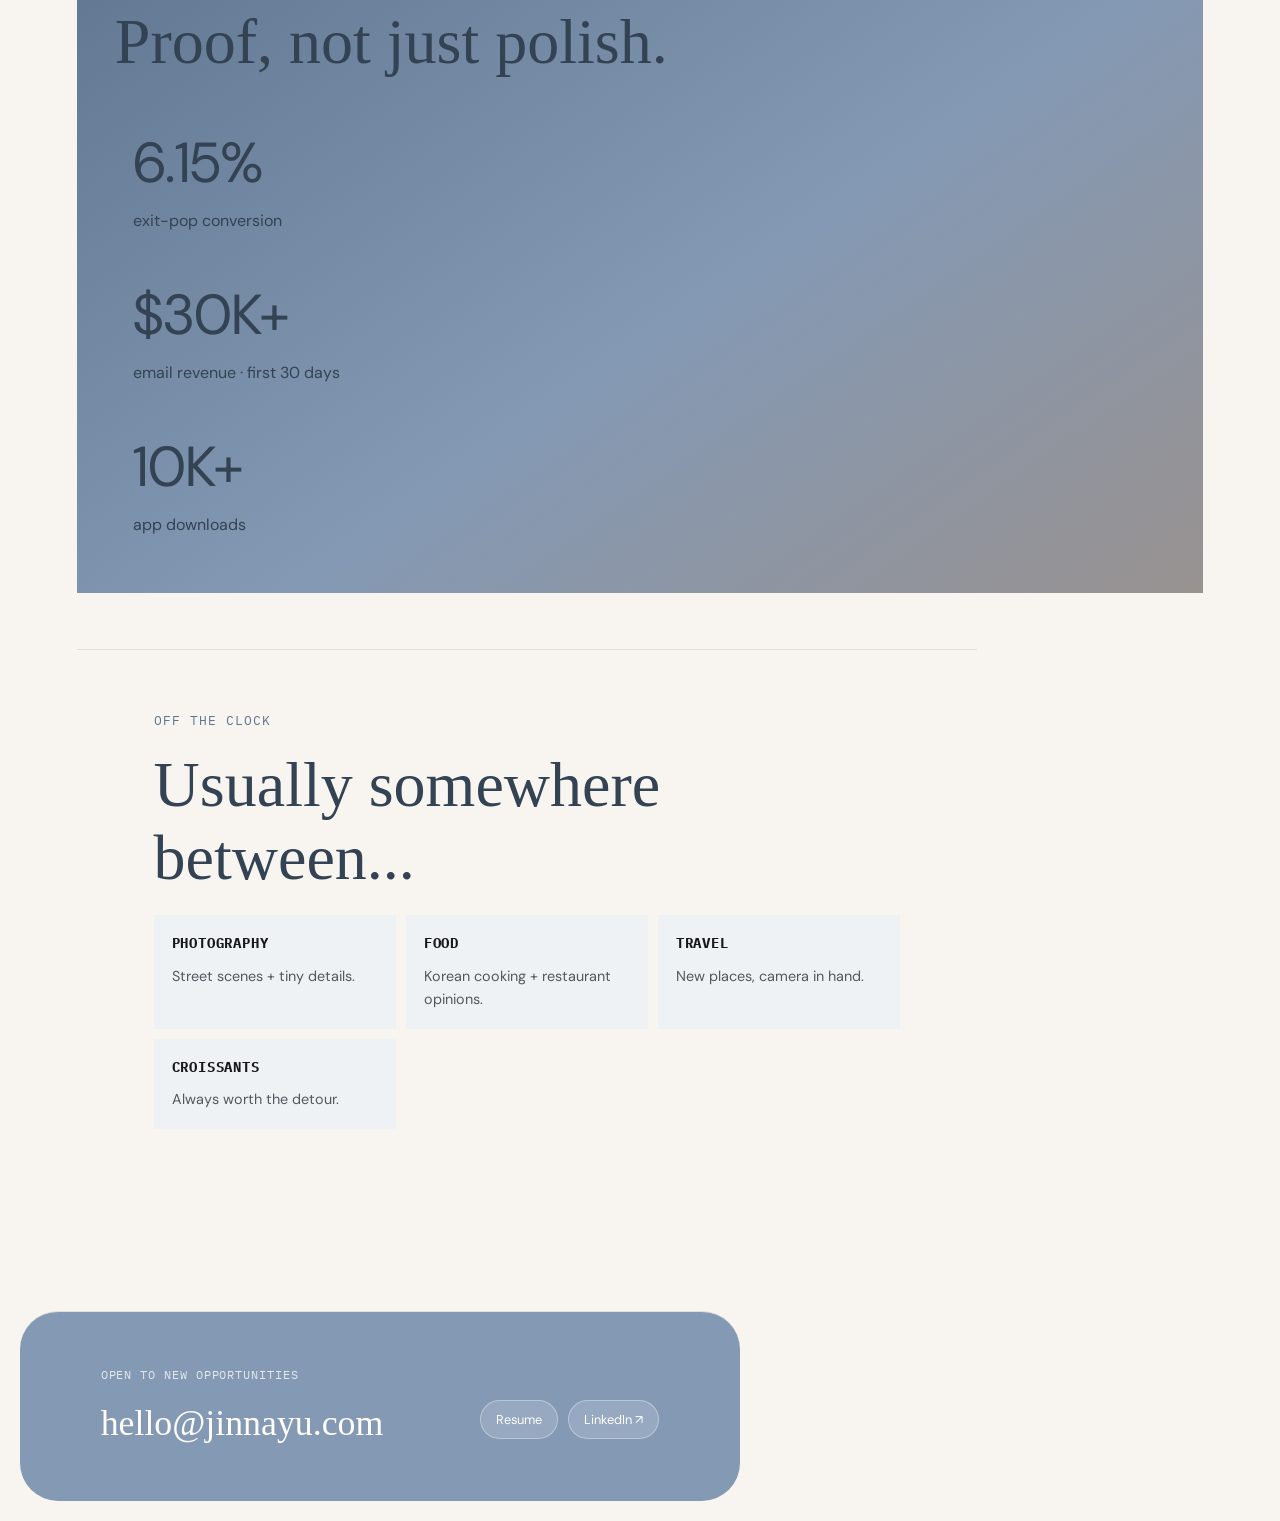
==== commit f19b9331: "Style About designer subtitle to match italic homepage introduction" ====
--- a/about.html
+++ b/about.html
@@ -22,7 +22,7 @@
 <main>
   <section class="about-hero">
     <p class="eyebrow reveal">About</p>
-    <h1 class="reveal">Jinna Yu<br>the designer</h1>
+    <h1 class="reveal">Jinna Yu<span class="about-designer">the designer</span></h1>
   </section>
 
   <div class="about-content">
--- a/theme-blue.css
+++ b/theme-blue.css
@@ -516,3 +516,19 @@
     padding-right: 12px;
   }
 }
+
+/* About subtitle matches the homepage introduction typography. */
+.about-hero .about-designer {
+  display: block;
+  margin-top: 24px;
+  font-family: var(--font-display);
+  font-size: clamp(28px, 2.9vw, 42px);
+  line-height: 1.13;
+  font-weight: 400;
+  font-style: italic;
+  letter-spacing: -.02em;
+  color: #23342F;
+}
+@media (max-width: 540px) {
+  .about-hero .about-designer { font-size: 28px; }
+}
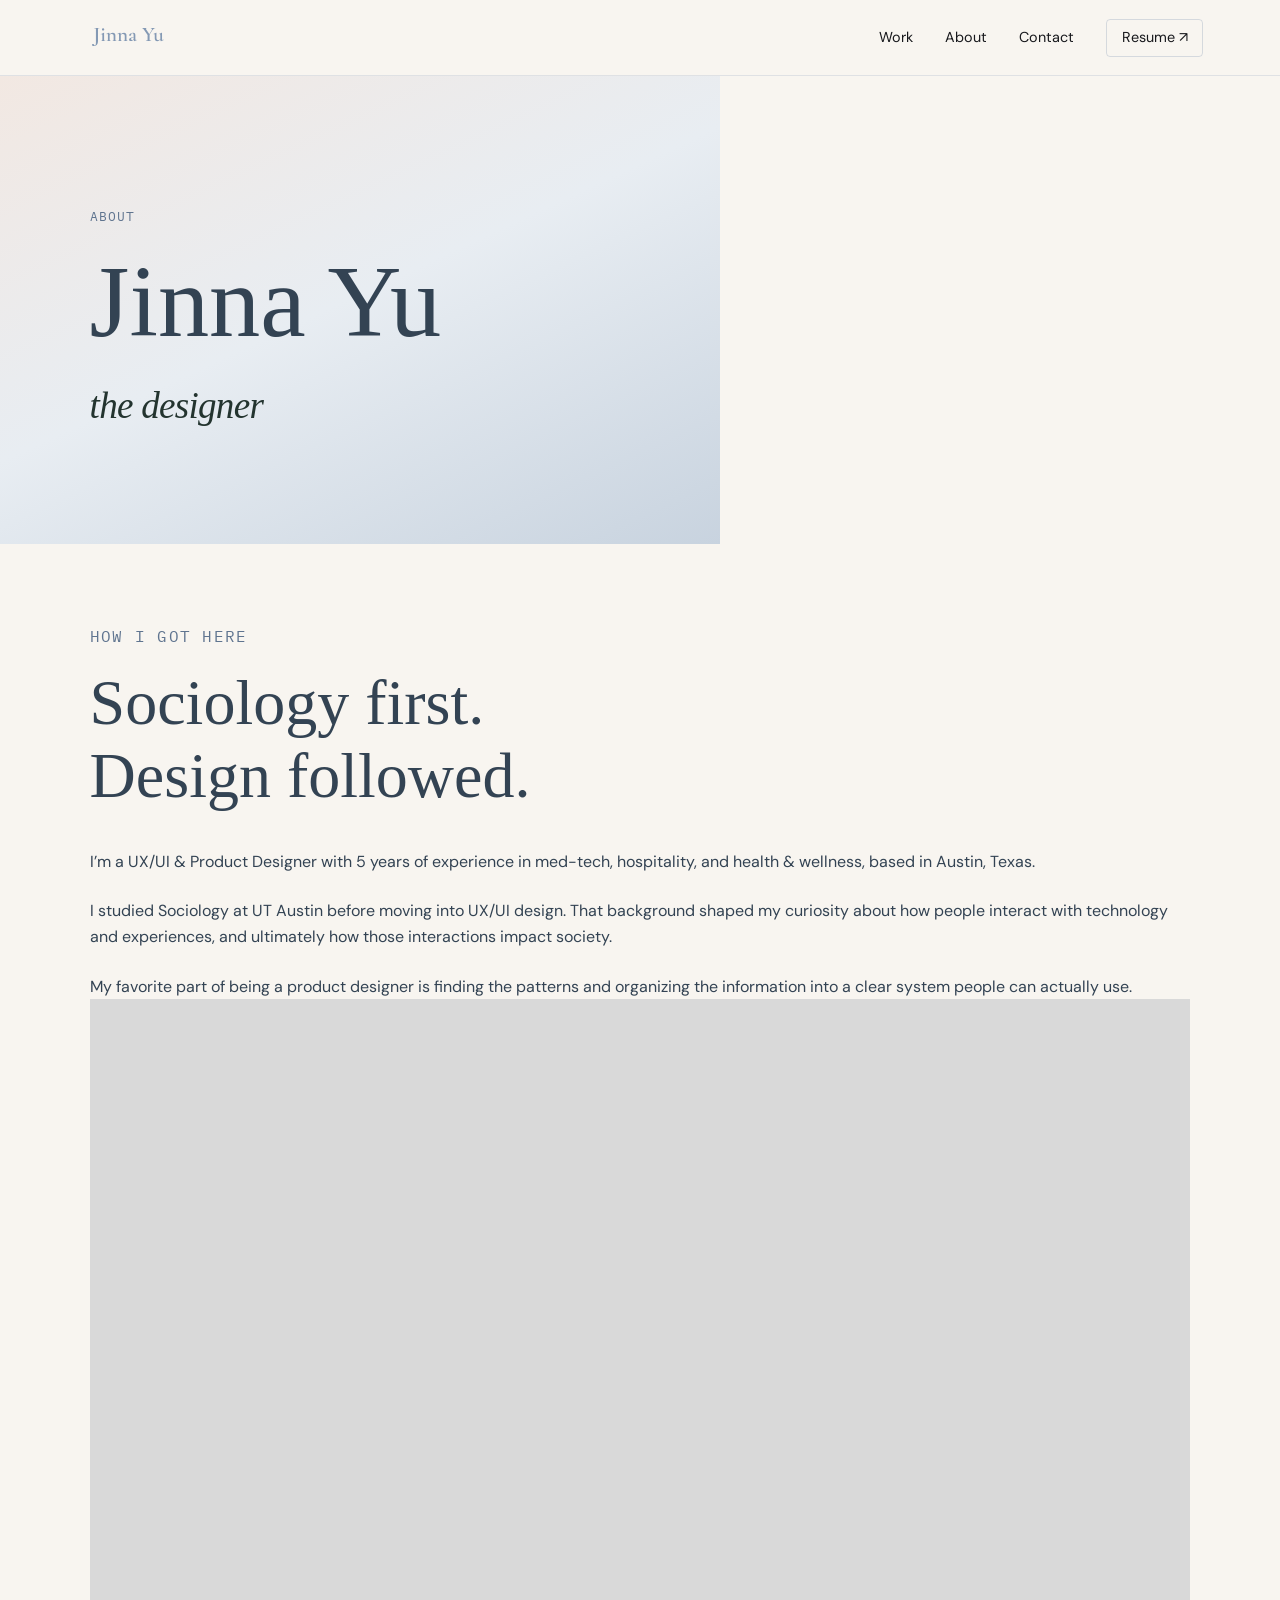
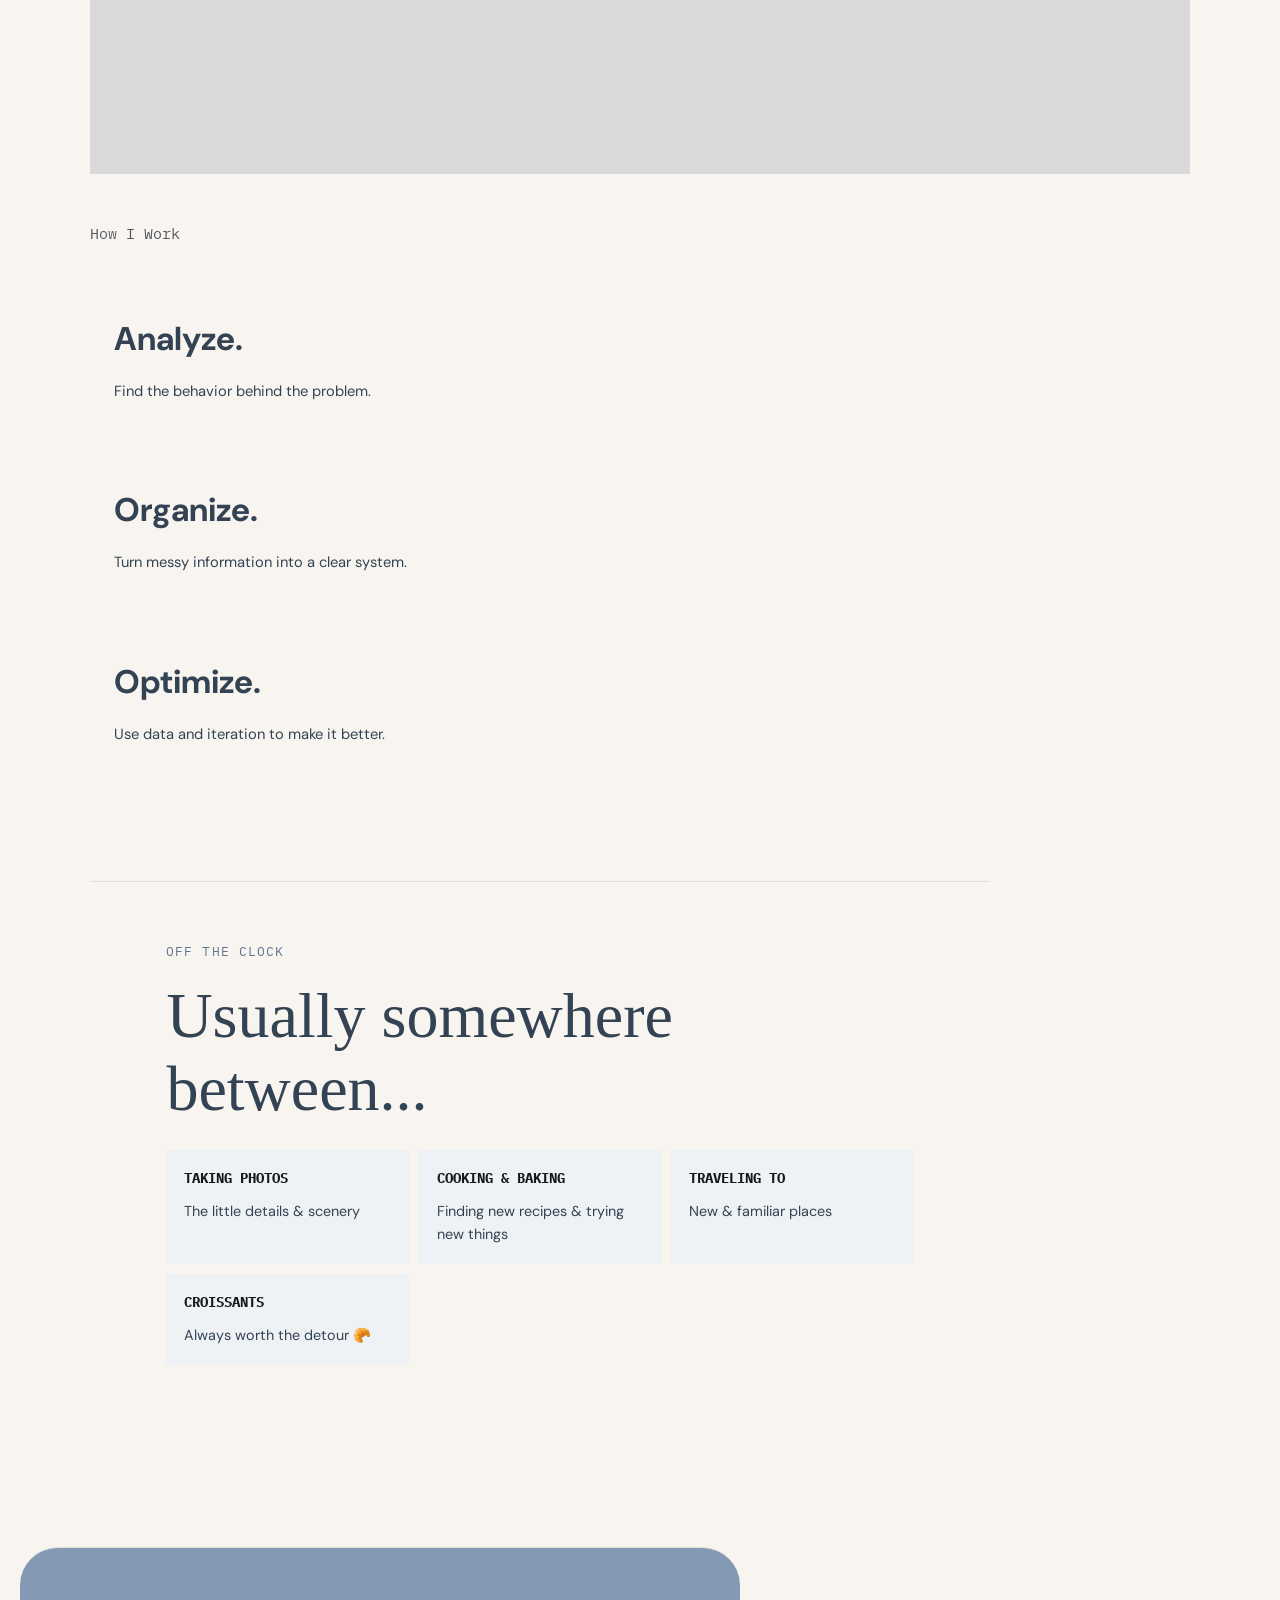
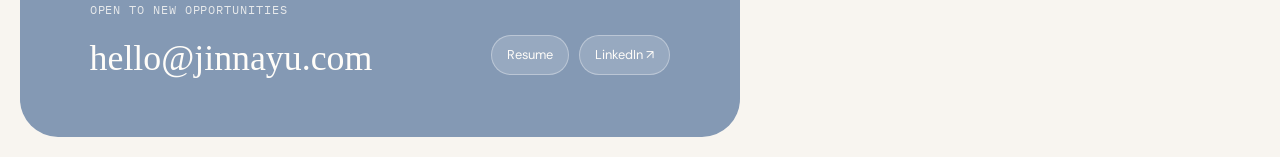
==== commit f57fd3b5: "Update About page copy and sections to match supplied reference" ====
--- a/about.html
+++ b/about.html
@@ -27,12 +27,18 @@
 
   <div class="about-content">
     <section class="about-lede reveal">
-      <div><p class="eyebrow">How I got here</p><h2>Sociology first.<br>Design followed.</h2></div>
-      <div><p>I studied Sociology at UT Austin before moving into UX. That background still shapes how I work: understand people, find the pattern, simplify the system.</p></div>
+      <div class="about-story">
+        <p class="eyebrow">How I got here</p>
+        <h2>Sociology first.<br>Design followed.</h2>
+        <p>I’m a UX/UI &amp; Product Designer with 5 years of experience in med-tech, hospitality, and health &amp; wellness, based in Austin, Texas.</p>
+        <p>I studied Sociology at UT Austin before moving into UX/UI design. That background shaped my curiosity about how people interact with technology and experiences, and ultimately how those interactions impact society.</p>
+        <p>My favorite part of being a product designer is finding the patterns and organizing the information into a clear system people can actually use.</p>
+      </div>
+      <div class="about-image-placeholder" role="img" aria-label="Portrait image placeholder"></div>
     </section>
 
     <section class="reveal">
-      <p class="eyebrow">How I think</p>
+      <p class="about-work-label">How I Work</p>
       <div class="about-grid">
         <article class="about-block"><h3>Analyze.</h3><p>Find the behavior behind the problem.</p></article>
         <article class="about-block"><h3>Organize.</h3><p>Turn messy information into a clear system.</p></article>
@@ -40,24 +46,14 @@
       </div>
     </section>
 
-    <section class="about-proof reveal">
-      <p class="eyebrow">A few numbers</p>
-      <h2>Proof, not just polish.</h2>
-      <div class="metric-grid">
-        <div class="metric-card"><div class="metric-number">6.15%</div><div class="metric-label">exit-pop conversion</div></div>
-        <div class="metric-card"><div class="metric-number">$30K+</div><div class="metric-label">email revenue · first 30 days</div></div>
-        <div class="metric-card"><div class="metric-number">10K+</div><div class="metric-label">app downloads</div></div>
-      </div>
-    </section>
-
     <section class="offclock reveal">
       <p class="eyebrow">Off the clock</p>
       <h2>Usually somewhere between...</h2>
       <div class="offclock-grid">
-        <div class="offclock-item"><strong>Photography</strong>Street scenes + tiny details.</div>
-        <div class="offclock-item"><strong>Food</strong>Korean cooking + restaurant opinions.</div>
-        <div class="offclock-item"><strong>Travel</strong>New places, camera in hand.</div>
-        <div class="offclock-item"><strong>Croissants</strong>Always worth the detour.</div>
+        <div class="offclock-item"><strong>Taking photos</strong>The little details &amp; scenery</div>
+        <div class="offclock-item"><strong>Cooking &amp; baking</strong>Finding new recipes &amp; trying new things</div>
+        <div class="offclock-item"><strong>Traveling to</strong>New &amp; familiar places</div>
+        <div class="offclock-item"><strong>Croissants</strong>Always worth the detour 🥐</div>
       </div>
     </section>
   </div>
@@ -77,3 +73,4 @@
 <script src="script.js"></script>
 </body>
 </html>
+
--- a/theme-blue.css
+++ b/theme-blue.css
@@ -532,3 +532,84 @@
 @media (max-width: 540px) {
   .about-hero .about-designer { font-size: 28px; }
 }
+
+/* Approved About page shared alignment. */
+
+.about-page {--about-gutter:7vw;}
+.about-page .about-content {max-width:none;margin:0;padding-left:var(--about-gutter);padding-right:var(--about-gutter);}
+.about-page .about-proof {margin-left:calc(20px - var(--about-gutter));margin-right:calc(20px - var(--about-gutter));padding-left:calc(var(--about-gutter) - 20px);padding-right:calc(var(--about-gutter) - 20px);}
+body.about-page .contact.contact-opportunities {padding-left:calc(var(--about-gutter) - 20px);padding-right:calc(var(--about-gutter) - 20px);}
+@media(max-width:780px){.about-page {--about-gutter:24px;}.about-page .about-hero {padding-left:24px;padding-right:24px;}.about-page .about-proof {margin-left:-12px;margin-right:-12px;padding-left:12px;padding-right:12px;}body.about-page .contact.contact-opportunities {margin-left:12px;margin-right:12px;padding-left:12px;padding-right:12px;}}
+
+/* Approved centered homepage hero and restored blue wash. */
+.home-page .home-hero {
+  align-items: center;
+  text-align: center;
+}
+.home-page .hero-name h1,
+.home-page .hero-detail {
+  text-align: center;
+}
+.home-page .hero-detail > p {
+  margin-left: auto;
+  margin-right: auto;
+}
+.home-page .hero-mini { justify-content: center; }
+.home-page .hero-wash {
+  inset: 17vh 0 auto;
+  height: 42vh;
+  background:
+    radial-gradient(ellipse at 25% 48%, #6A9FCC 0%, transparent 66%),
+    radial-gradient(ellipse at 78% 48%, #6A9FCC 0%, transparent 66%);
+  filter: blur(56px);
+  opacity: .45;
+  transform: scale(1.08);
+}
+@media (max-width: 780px) {
+  .home-page .hero-wash { inset: 19vh 0 auto; height: 37vh; }
+}
+
+/* Approved additional space between the homepage name and introduction. */
+.home-page .hero-name { margin-bottom: 76px; }
+@media (max-width: 540px) {
+  .home-page .hero-name { margin-bottom: 60px; }
+}
+
+/* About reference layout: story beside a future portrait. */
+.about-page .about-lede {
+  grid-template-columns: minmax(0, 1fr) minmax(0, 1fr);
+  gap: 44px;
+  margin-bottom: 48px;
+}
+.about-page .about-story .eyebrow { margin-bottom: 16px; }
+.about-page .about-story h2 { margin-bottom: 36px; }
+.about-page .about-story > p:not(.eyebrow) {
+  font-size: 1rem;
+  line-height: 1.6;
+  margin-bottom: 24px;
+}
+.about-page .about-story > p:last-child { margin-bottom: 0; }
+.about-page .about-image-placeholder {
+  width: 100%;
+  min-height: 100%;
+  aspect-ratio: 1.42;
+  background: #D9D9D9;
+}
+.about-page .about-work-label {
+  margin-bottom: 10px;
+  font-family: var(--font-mono);
+  font-size: .92rem;
+  line-height: 1.6;
+  color: var(--ink-soft);
+}
+.about-page .offclock { margin-top: 110px; }
+.about-page .offclock h2 { margin-bottom: 24px; }
+.about-page .offclock-item { color: #334353; }
+.about-page .offclock-item strong { letter-spacing: 0; }
+@media (max-width: 780px) {
+  .about-page .about-lede { grid-template-columns: 1fr; gap: 32px; margin-bottom: 40px; }
+  .about-page .about-story h2 { margin-bottom: 24px; }
+  .about-page .about-image-placeholder { min-height: 0; }
+  .about-page .offclock { margin-top: 64px; }
+}
+
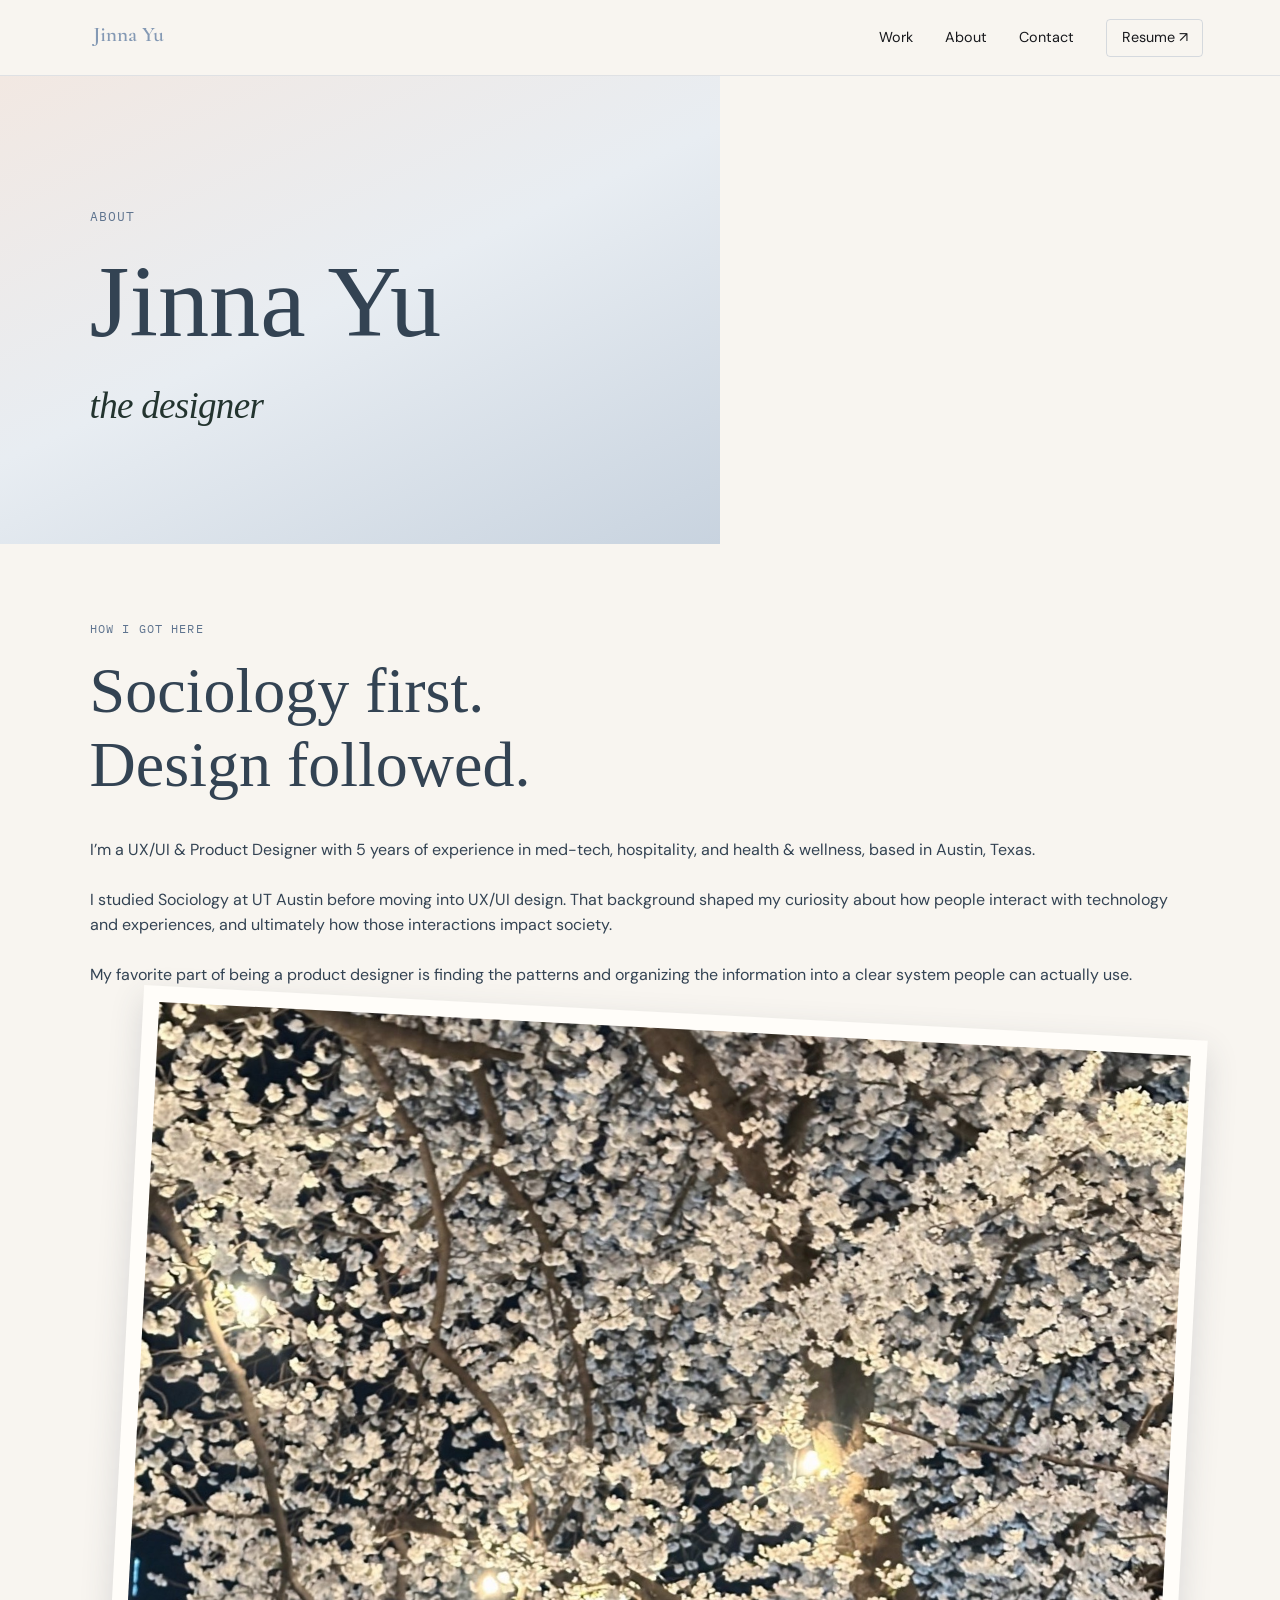
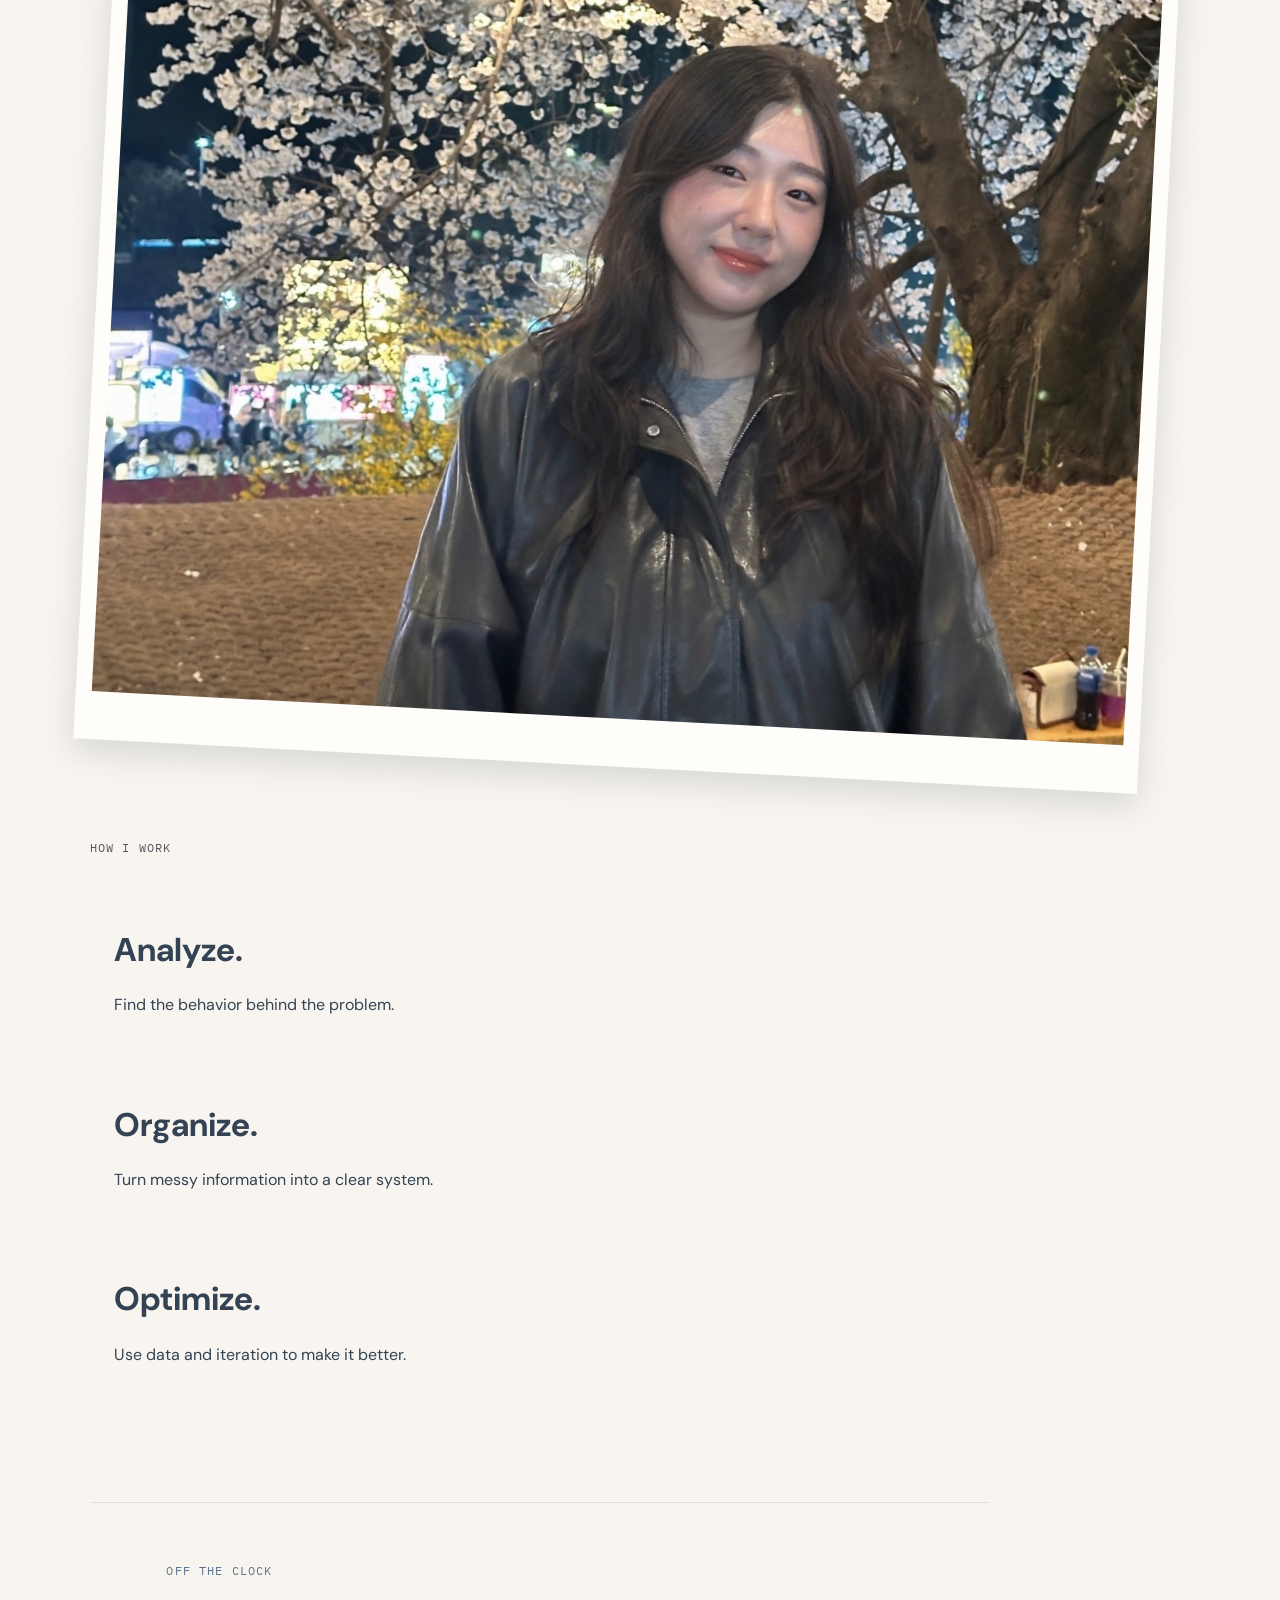
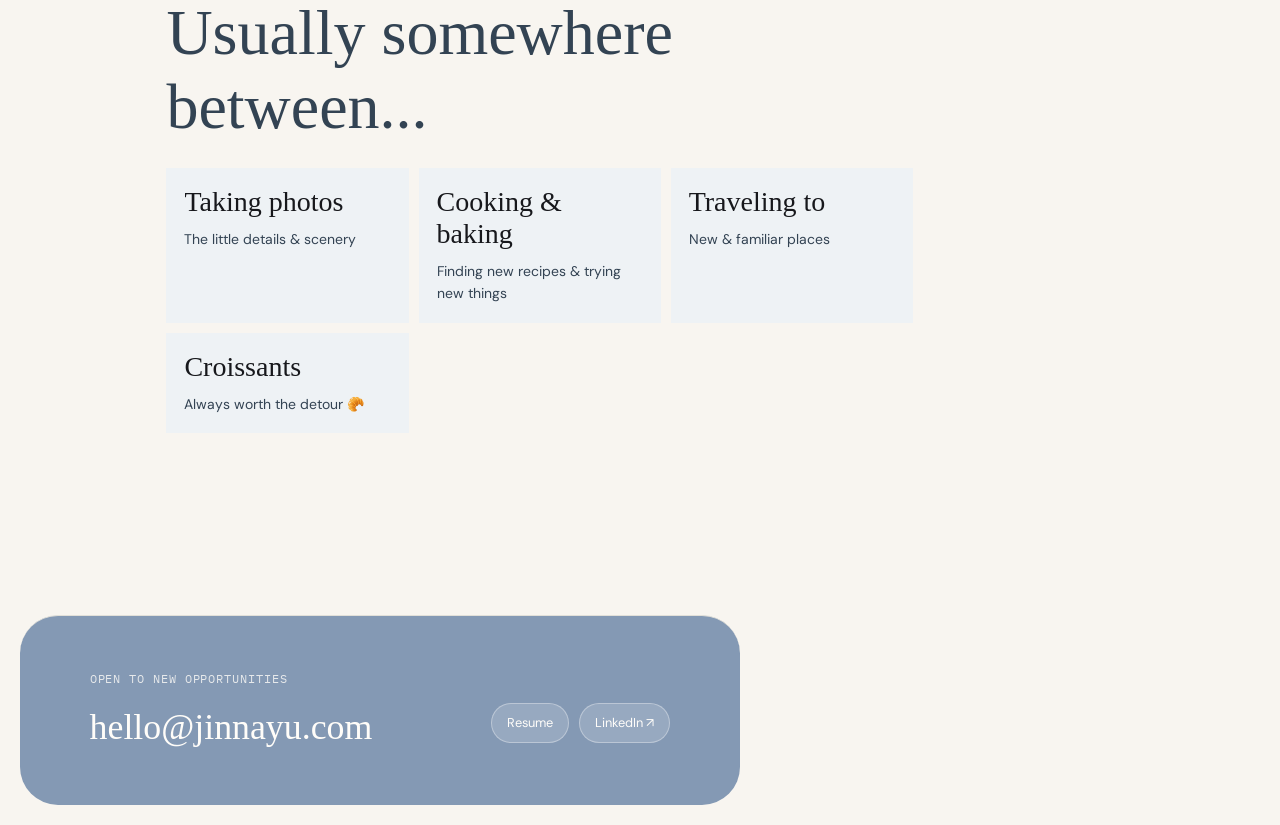
==== commit 62efe8a3: "Add responsive interactive Polaroid portrait to About page" ====
--- a/about.html
+++ b/about.html
@@ -34,7 +34,11 @@
         <p>I studied Sociology at UT Austin before moving into UX/UI design. That background shaped my curiosity about how people interact with technology and experiences, and ultimately how those interactions impact society.</p>
         <p>My favorite part of being a product designer is finding the patterns and organizing the information into a clear system people can actually use.</p>
       </div>
-      <div class="about-image-placeholder" role="img" aria-label="Portrait image placeholder"></div>
+      <div class="about-portrait-stage">
+        <button class="about-polaroid" type="button" aria-label="Animate portrait of Jinna Yu">
+          <img src="images/jinna-yu-portrait.jpg" alt="Jinna Yu beneath cherry blossoms at night" width="1400" height="1884" decoding="async">
+        </button>
+      </div>
     </section>
 
     <section class="reveal">
@@ -74,3 +78,4 @@
 </body>
 </html>
 
+
--- a/theme-blue.css
+++ b/theme-blue.css
@@ -581,7 +581,12 @@
   gap: 44px;
   margin-bottom: 48px;
 }
-.about-page .about-story .eyebrow { margin-bottom: 16px; }
+.about-page .about-story .eyebrow {
+  margin-bottom: 16px;
+  font-size: .72rem;
+  line-height: 1.6;
+  letter-spacing: .1em;
+}
 .about-page .about-story h2 { margin-bottom: 36px; }
 .about-page .about-story > p:not(.eyebrow) {
   font-size: 1rem;
@@ -613,3 +618,69 @@
   .about-page .offclock { margin-top: 64px; }
 }
 
+
+/* Approved About typography: consistent labels and clear card hierarchy. */
+.about-page .about-work-label,
+.about-page .offclock > .eyebrow {
+  font-family: var(--font-mono);
+  font-size: .72rem;
+  line-height: 1.6;
+  letter-spacing: .1em;
+  text-transform: uppercase;
+}
+.about-page .about-block p {
+  font-size: 1rem;
+  line-height: 1.6;
+}
+.about-page .offclock-item {
+  font-size: .875rem;
+  line-height: 1.6;
+}
+.about-page .offclock-item strong {
+  font-family: var(--font-display);
+  font-size: 1.75rem;
+  font-weight: 400;
+  line-height: 1.15;
+  text-transform: none;
+  letter-spacing: 0;
+  margin-bottom: 10px;
+}
+
+
+/* Interactive portrait with a Polaroid frame. */
+.about-page .about-lede { align-items: center; }
+.about-page .about-portrait-stage { min-width: 0; padding: 24px 18px; }
+.about-page .about-polaroid {
+  display: block; box-sizing: border-box; width: 100%; margin: 0;
+  border: 0; border-radius: 0; padding: 16px 16px 48px;
+  background: #FFFDF9; color: inherit; appearance: none;
+  box-shadow: 0 12px 32px rgba(51,67,83,.17);
+  transform: rotate(3deg);
+  transition: transform .45s cubic-bezier(.22,1,.36,1), box-shadow .45s ease;
+  touch-action: manipulation;
+}
+.about-page .about-polaroid img {
+  display: block; width: 100%; height: auto; aspect-ratio: 4 / 5;
+  object-fit: cover; object-position: 50% 64%; pointer-events: none;
+}
+.about-page .about-polaroid.is-lifted {
+  transform: translateY(-10px) rotate(-1deg) scale(1.025);
+  box-shadow: 0 22px 42px rgba(51,67,83,.22);
+}
+.about-page .about-polaroid:focus-visible { outline: 2px solid #245FA8; outline-offset: 6px; }
+@media (max-width: 780px) {
+  .about-page .about-portrait-stage { width: 100%; max-width: 480px; justify-self: center; padding: 20px 18px; }
+}
+@media (max-width: 480px) {
+  .about-page .about-polaroid { padding: 12px 12px 36px; }
+}
+@media (prefers-reduced-motion: reduce) {
+  .about-page .about-polaroid { transition: none; transform: none !important; }
+}
+/* Keep the About divider within the smaller footer inset. */
+@media (max-width: 780px) {
+  body.about-page .contact.contact-opportunities::before {
+    left: -12px;
+    width: calc(100% + 24px);
+  }
+}
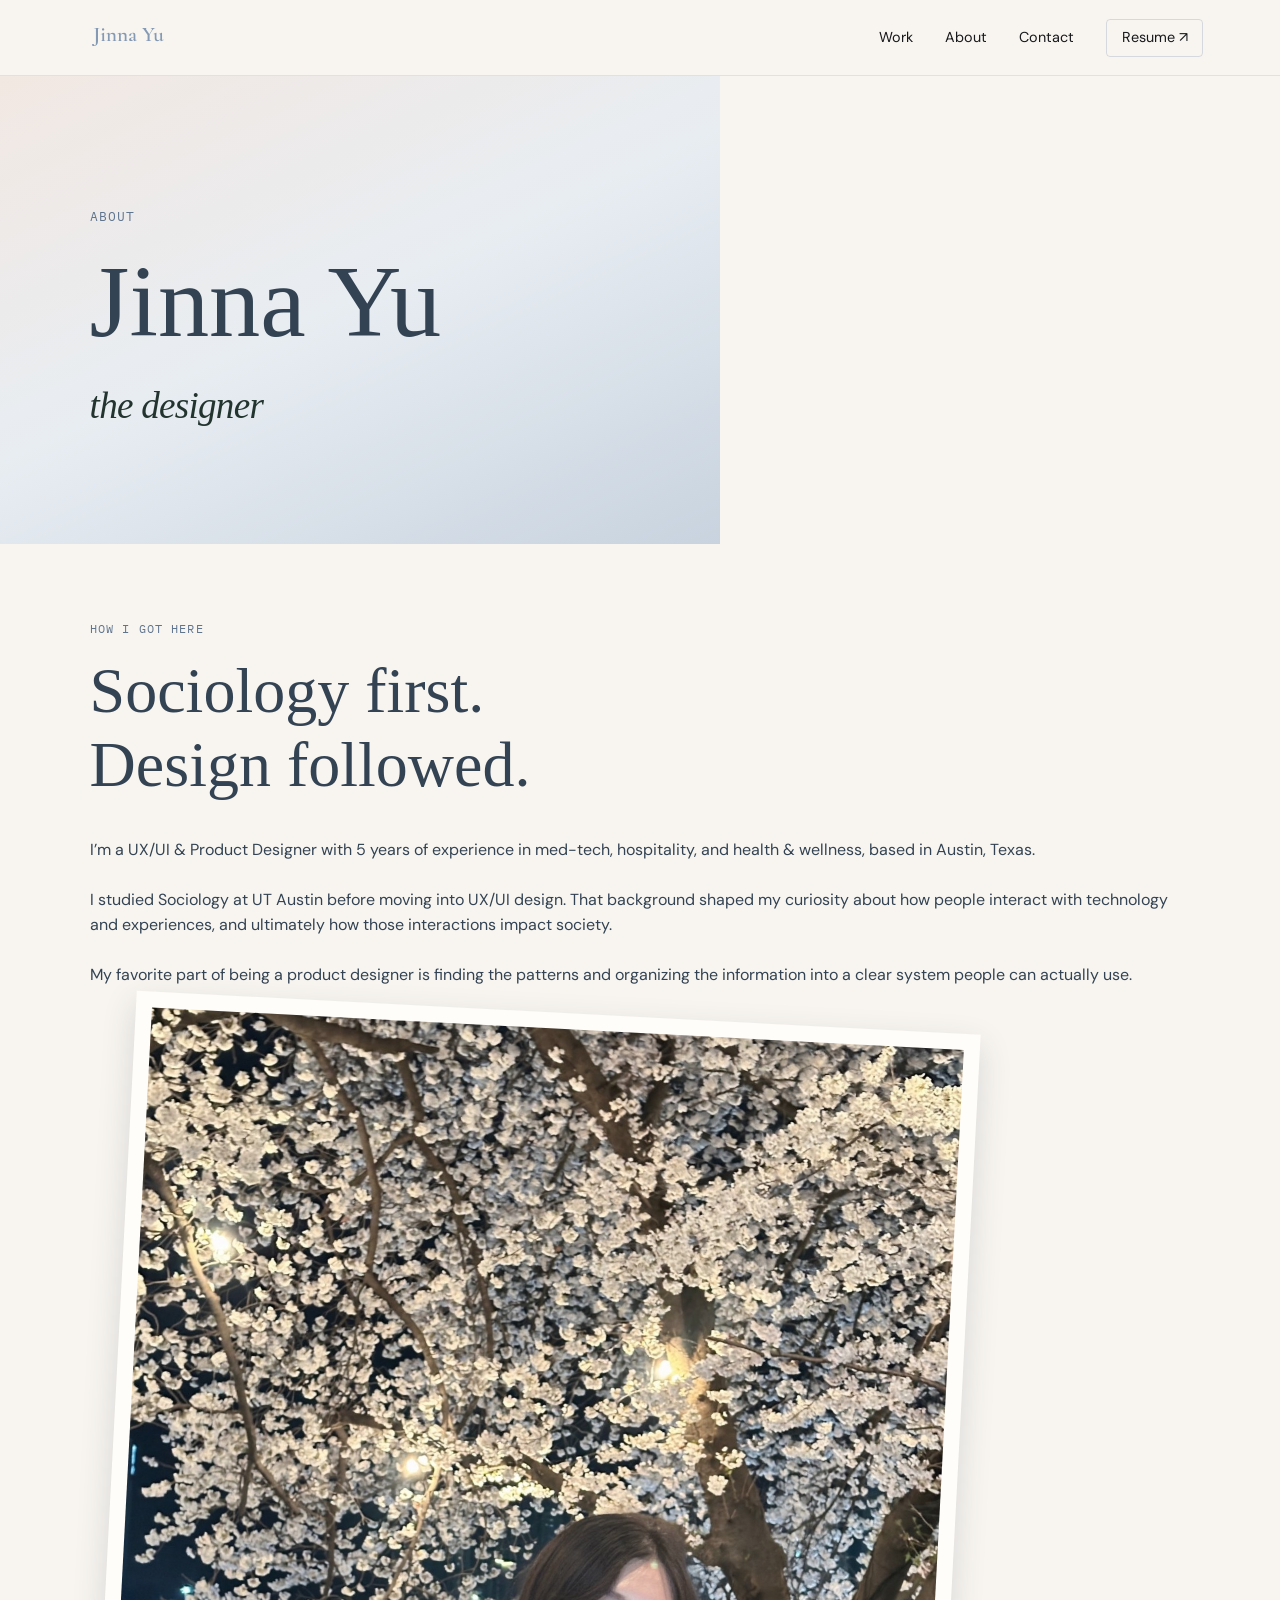
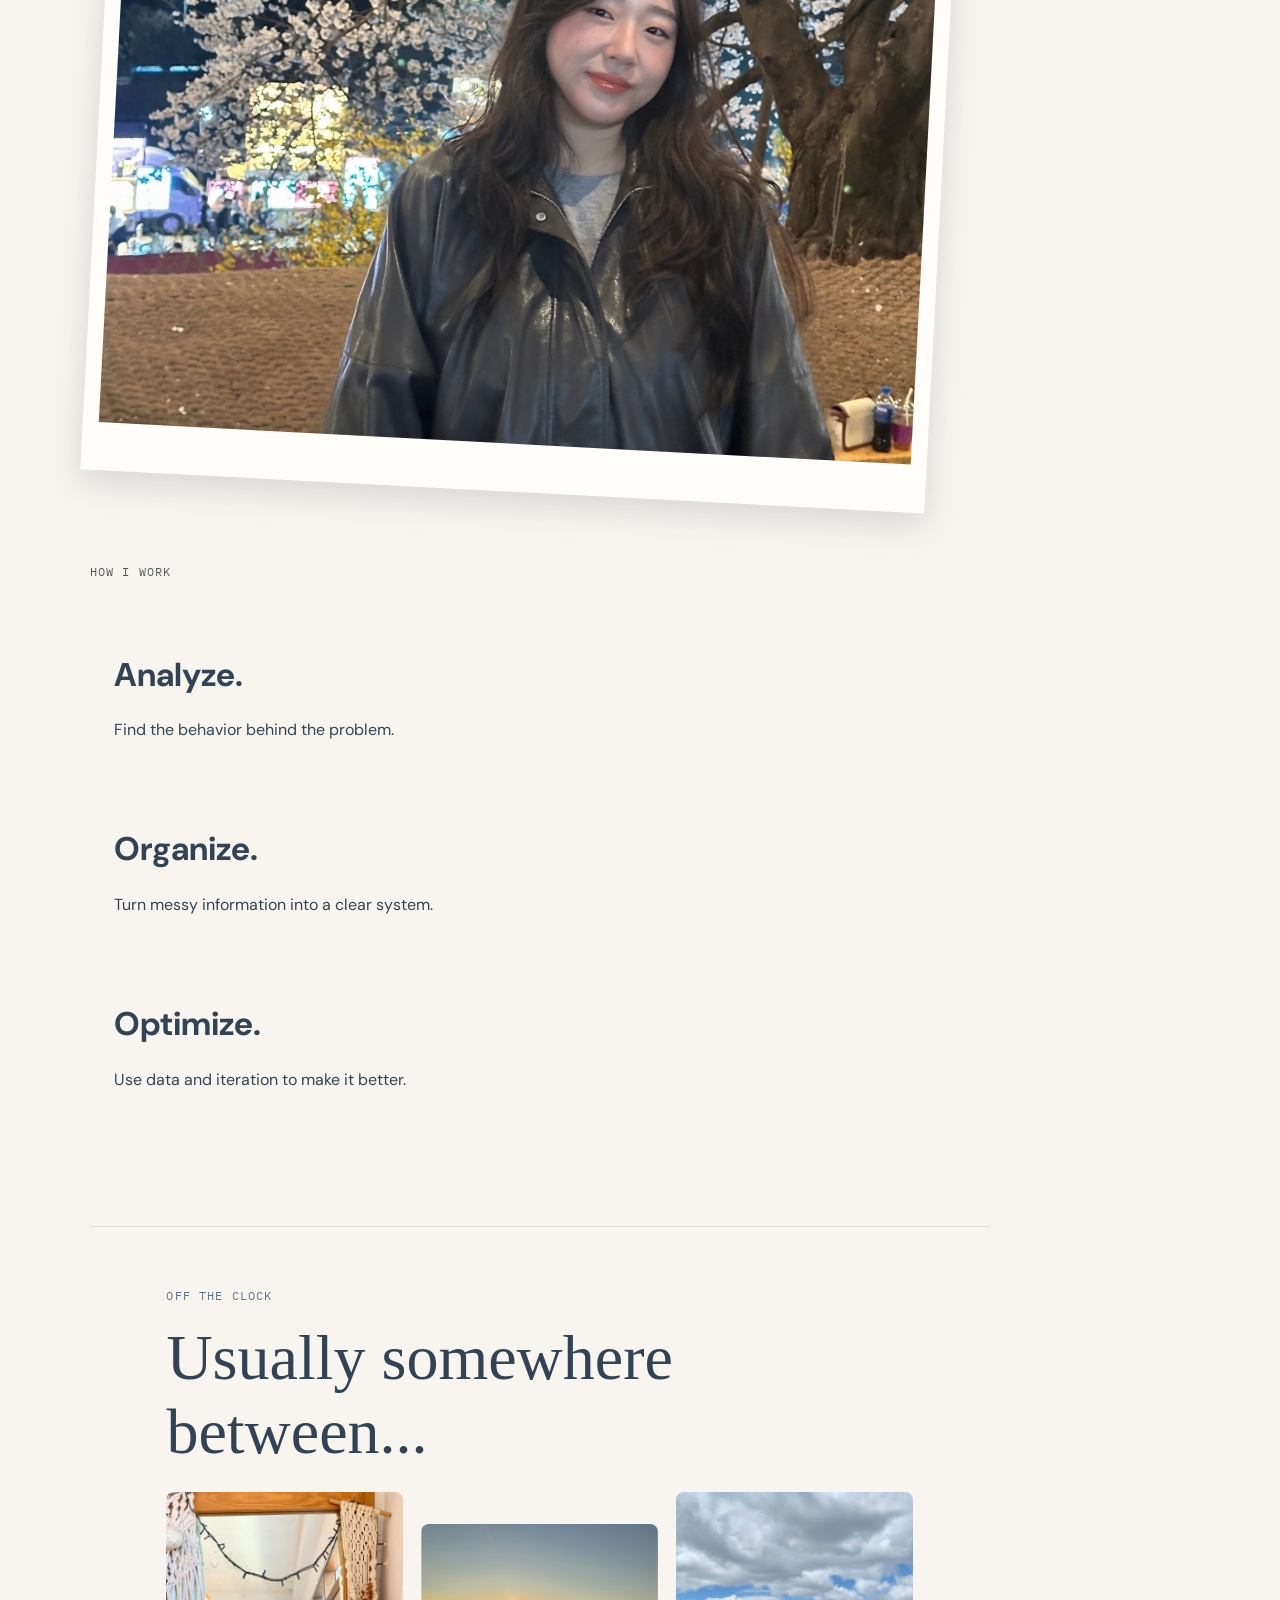
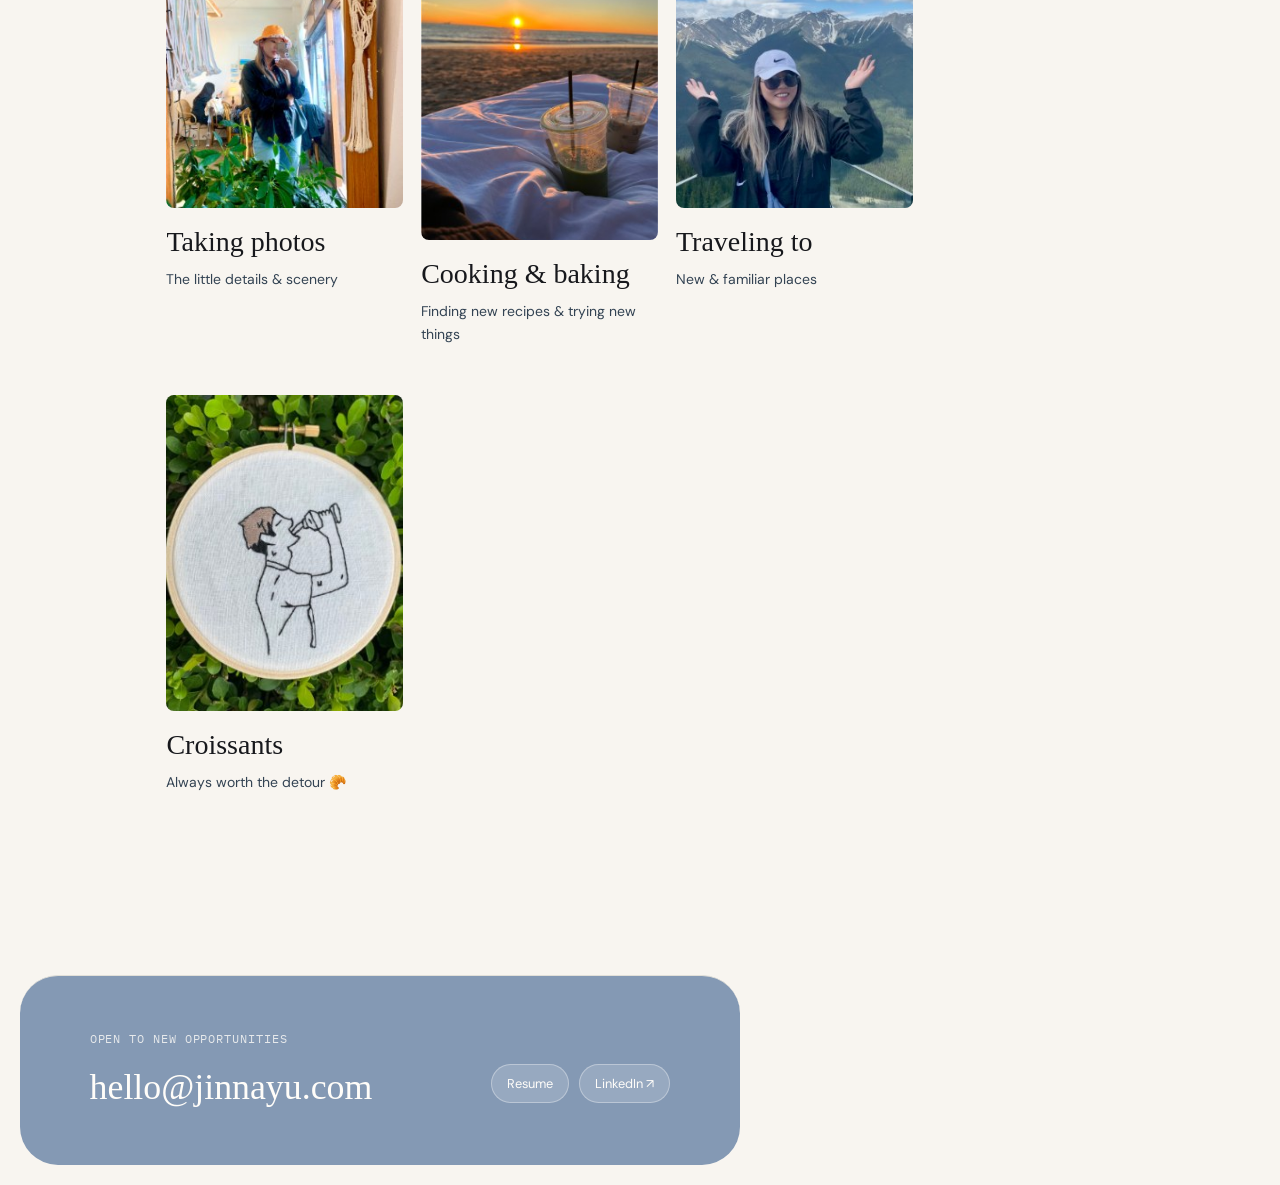
==== commit 3691012f: "Add loose photo gallery to About interests" ====
--- a/about.html
+++ b/about.html
@@ -54,10 +54,10 @@
       <p class="eyebrow">Off the clock</p>
       <h2>Usually somewhere between...</h2>
       <div class="offclock-grid">
-        <div class="offclock-item"><strong>Taking photos</strong>The little details &amp; scenery</div>
-        <div class="offclock-item"><strong>Cooking &amp; baking</strong>Finding new recipes &amp; trying new things</div>
-        <div class="offclock-item"><strong>Traveling to</strong>New &amp; familiar places</div>
-        <div class="offclock-item"><strong>Croissants</strong>Always worth the detour 🥐</div>
+        <div class="offclock-item"><img class="offclock-photo" src="images/about-gallery-cafe.jpg" alt="Temporary cafe photograph from the supplied reference" loading="lazy" decoding="async"><strong>Taking photos</strong>The little details &amp; scenery</div>
+        <div class="offclock-item"><img class="offclock-photo" src="images/about-gallery-sunset.jpg" alt="Temporary sunset photograph from the supplied reference" loading="lazy" decoding="async"><strong>Cooking &amp; baking</strong>Finding new recipes &amp; trying new things</div>
+        <div class="offclock-item"><img class="offclock-photo" src="images/about-gallery-mountains.jpg" alt="Temporary mountains photograph from the supplied reference" loading="lazy" decoding="async"><strong>Traveling to</strong>New &amp; familiar places</div>
+        <div class="offclock-item"><img class="offclock-photo" src="images/about-gallery-embroidery.jpg" alt="Temporary embroidery photograph from the supplied reference" loading="lazy" decoding="async"><strong>Croissants</strong>Always worth the detour 🥐</div>
       </div>
     </section>
   </div>
@@ -79,3 +79,4 @@
 </html>
 
 
+
--- a/theme-blue.css
+++ b/theme-blue.css
@@ -684,3 +684,22 @@
     width: calc(100% + 24px);
   }
 }
+
+/* Approved desktop portrait reduction. */
+@media (min-width: 781px) {
+  .about-page .about-portrait-stage {
+    width: 80%;
+    justify-self: center;
+    box-sizing: border-box;
+  }
+}
+
+
+/* Loose personal-photo gallery with temporary reference images. */
+.about-page .offclock-grid { gap: 18px; align-items: start; }
+.about-page .offclock-item { min-width: 0; min-height: 0; padding: 0; border-radius: 0; background: transparent; }
+.about-page .offclock-item:nth-child(even) { padding-top: 32px; }
+.about-page .offclock-photo { display: block; width: 100%; height: auto; aspect-ratio: 3 / 4; object-fit: cover; border-radius: 8px; margin-bottom: 18px; transition: transform .25s ease; }
+@media (hover: hover) and (pointer: fine) { .about-page .offclock-item:hover .offclock-photo { transform: translateY(-5px); } }
+@media (max-width: 540px) { .about-page .offclock-item:nth-child(even) { padding-top: 0; } .about-page .offclock-photo { aspect-ratio: 4 / 3; } }
+@media (prefers-reduced-motion: reduce) { .about-page .offclock-photo { transition: none; transform: none !important; } }
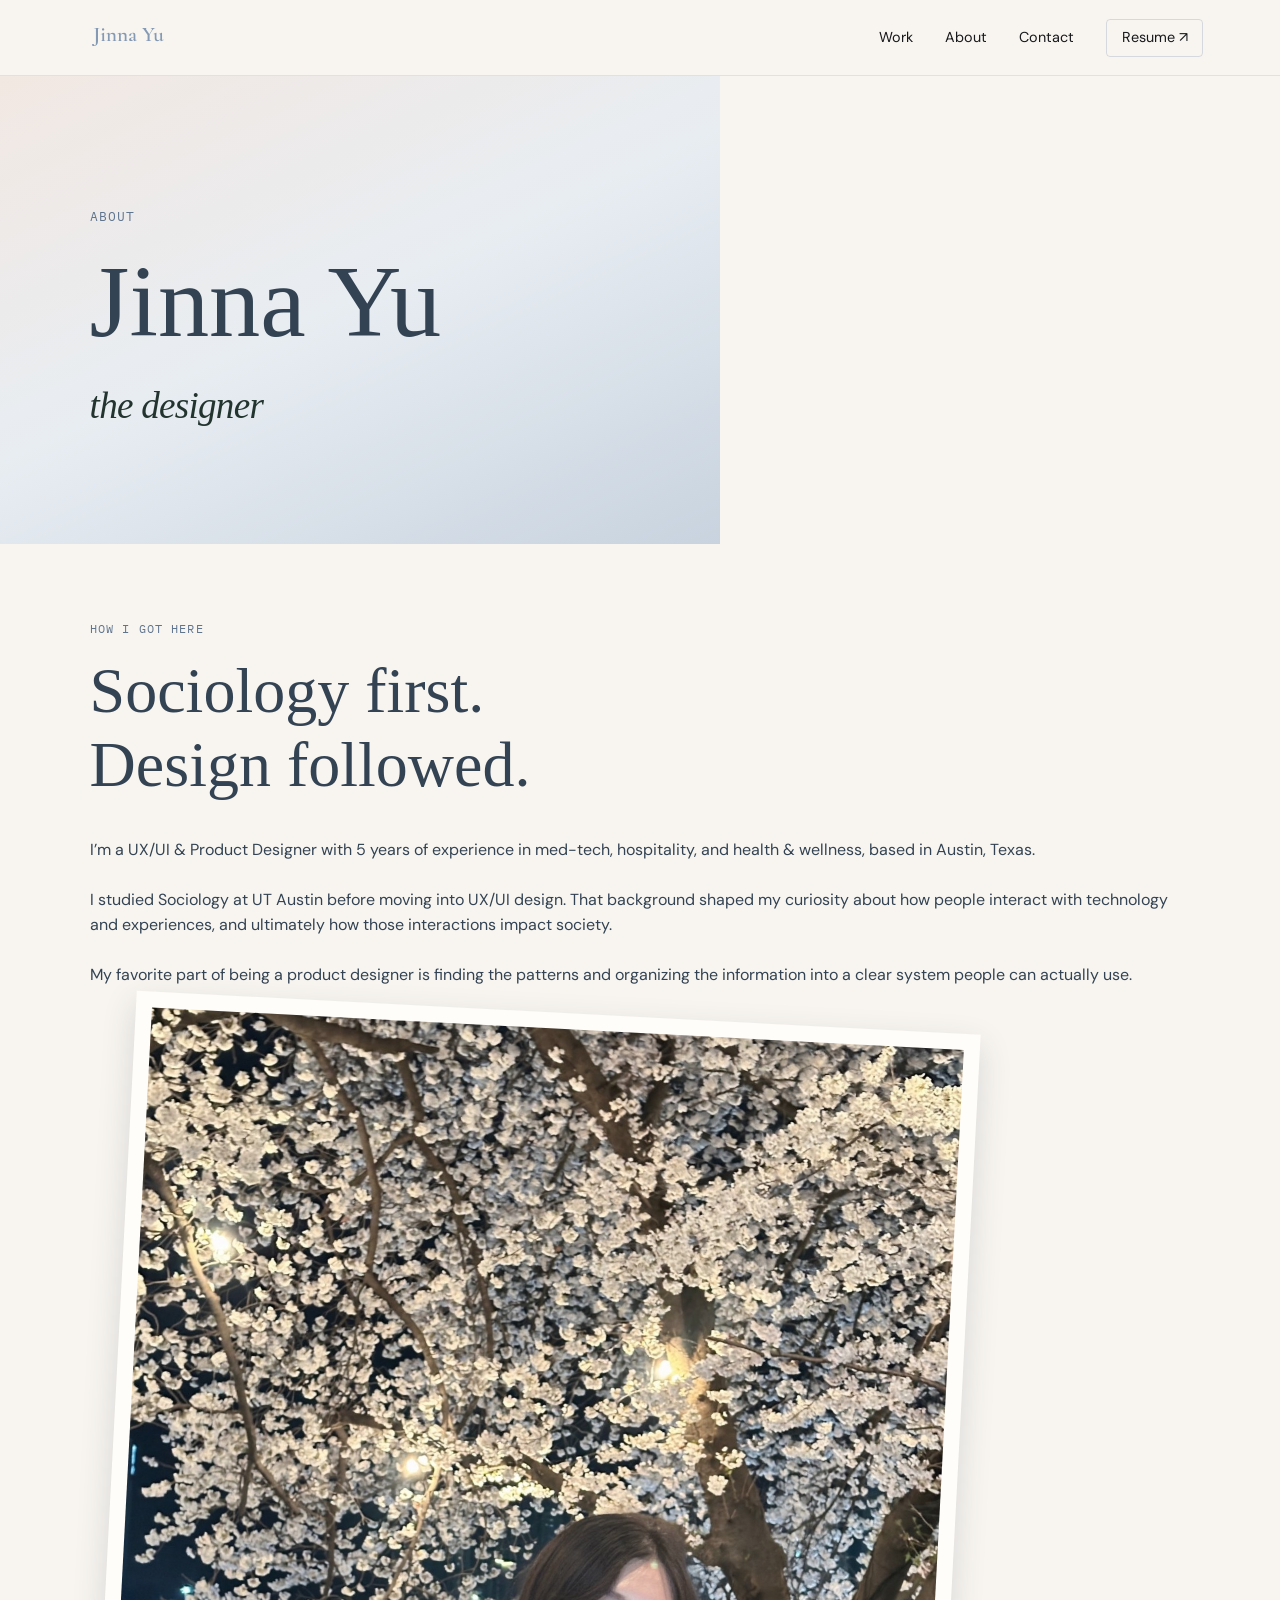
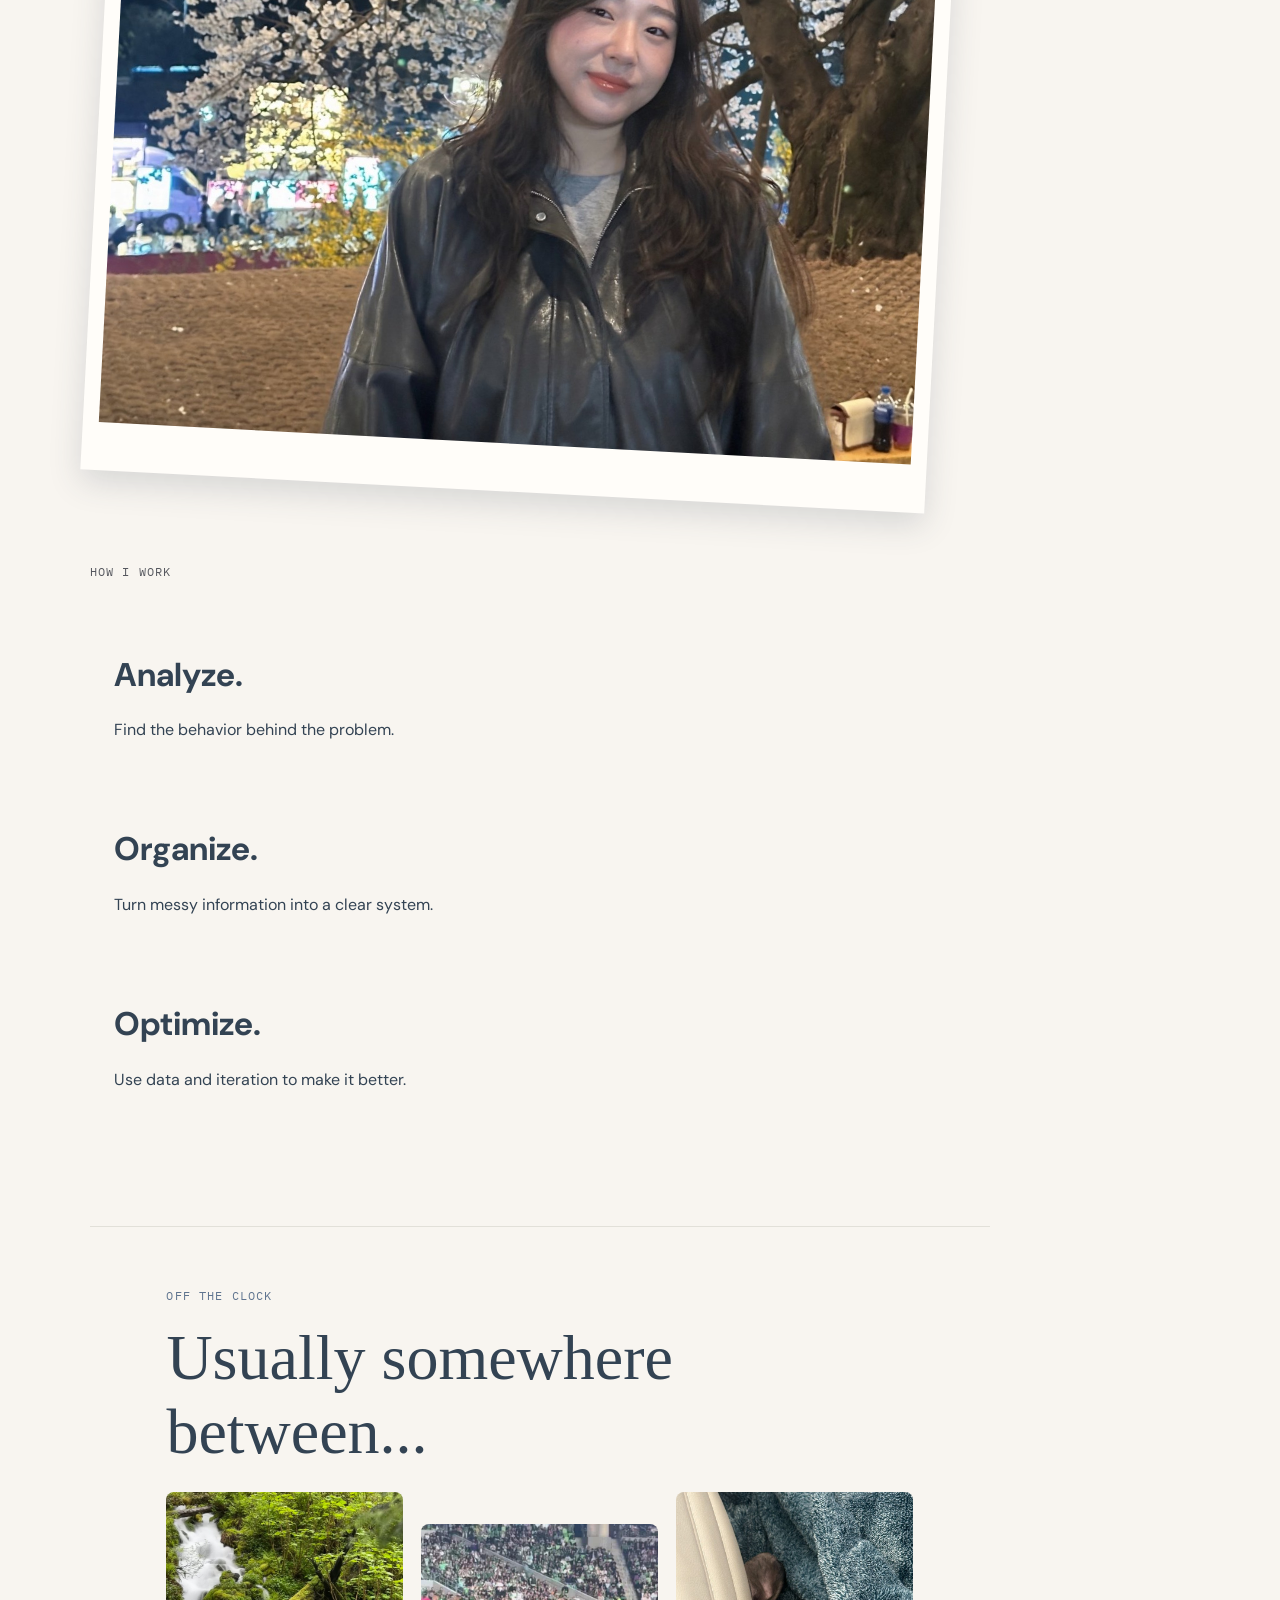
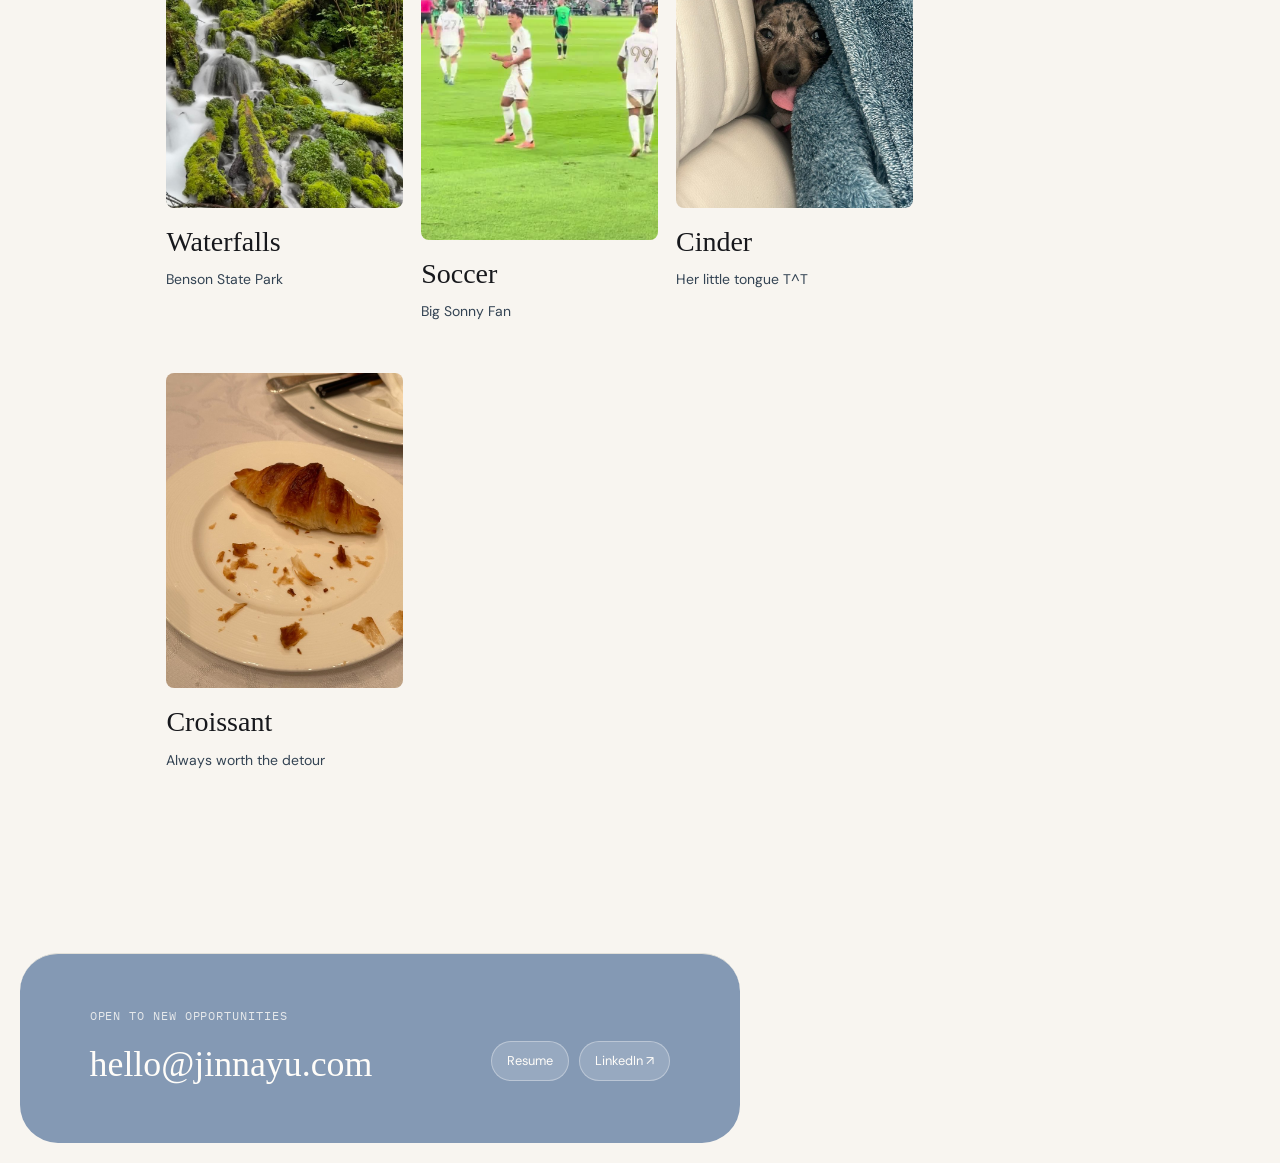
==== commit 6593518a: "Add personal live-photo gallery with hover and touch playback" ====
--- a/about.html
+++ b/about.html
@@ -54,10 +54,10 @@
       <p class="eyebrow">Off the clock</p>
       <h2>Usually somewhere between...</h2>
       <div class="offclock-grid">
-        <div class="offclock-item"><img class="offclock-photo" src="images/about-gallery-cafe.jpg" alt="Temporary cafe photograph from the supplied reference" loading="lazy" decoding="async"><strong>Taking photos</strong>The little details &amp; scenery</div>
-        <div class="offclock-item"><img class="offclock-photo" src="images/about-gallery-sunset.jpg" alt="Temporary sunset photograph from the supplied reference" loading="lazy" decoding="async"><strong>Cooking &amp; baking</strong>Finding new recipes &amp; trying new things</div>
-        <div class="offclock-item"><img class="offclock-photo" src="images/about-gallery-mountains.jpg" alt="Temporary mountains photograph from the supplied reference" loading="lazy" decoding="async"><strong>Traveling to</strong>New &amp; familiar places</div>
-        <div class="offclock-item"><img class="offclock-photo" src="images/about-gallery-embroidery.jpg" alt="Temporary embroidery photograph from the supplied reference" loading="lazy" decoding="async"><strong>Croissants</strong>Always worth the detour 🥐</div>
+        <div class="offclock-item"><div class="offclock-live"><img class="offclock-photo" src="images/about-waterfalls.jpg" alt="Water flowing through a mossy green forest" loading="lazy" decoding="async"><video data-src="videos/about-waterfalls.mp4" muted loop playsinline preload="none" aria-hidden="true"></video></div><strong>Waterfalls</strong>Benson State Park</div>
+        <div class="offclock-item"><div class="offclock-live"><img class="offclock-photo" src="images/about-soccer.jpg" alt="Son Heung-min on the pitch during a soccer match" loading="lazy" decoding="async"><video data-src="videos/about-soccer.mp4" muted loop playsinline preload="none" aria-hidden="true"></video></div><strong>Soccer</strong>Big Sonny Fan</div>
+        <div class="offclock-item"><div class="offclock-live"><img class="offclock-photo" src="images/about-cinder.jpg" alt="Cinder tucked into a blue blanket with her tongue out" loading="lazy" decoding="async" style="object-position:50% 62%"><video data-src="videos/about-cinder.mp4" muted loop playsinline preload="none" aria-hidden="true" style="object-position:50% 62%"></video></div><strong>Cinder</strong>Her little tongue T^T</div>
+        <div class="offclock-item"><div class="offclock-live"><img class="offclock-photo" src="images/about-croissant.jpg" alt="A croissant on a white plate" loading="lazy" decoding="async"><video data-src="videos/about-croissant.mp4" muted loop playsinline preload="none" aria-hidden="true"></video></div><strong>Croissant</strong>Always worth the detour</div>
       </div>
     </section>
   </div>
@@ -80,3 +80,4 @@
 
 
 
+
--- a/theme-blue.css
+++ b/theme-blue.css
@@ -703,3 +703,31 @@
 @media (hover: hover) and (pointer: fine) { .about-page .offclock-item:hover .offclock-photo { transform: translateY(-5px); } }
 @media (max-width: 540px) { .about-page .offclock-item:nth-child(even) { padding-top: 0; } .about-page .offclock-photo { aspect-ratio: 4 / 3; } }
 @media (prefers-reduced-motion: reduce) { .about-page .offclock-photo { transition: none; transform: none !important; } }
+
+
+/* Personal live-photo gallery: hover or touch-and-hold, with no click action. */
+.about-page .offclock-live {
+  position: relative; width: 100%; aspect-ratio: 3 / 4;
+  overflow: hidden; border-radius: 8px; margin-bottom: 18px;
+  transition: transform .25s ease, box-shadow .25s ease;
+  -webkit-touch-callout: none;
+}
+.about-page .offclock-live .offclock-photo {
+  width: 100%; height: 100%; aspect-ratio: auto; margin: 0; border-radius: 0;
+  object-fit: cover; transform: none !important; transition: none;
+  pointer-events: none; user-select: none;
+}
+.about-page .offclock-live video {
+  position: absolute; inset: 0; width: 100%; height: 100%; object-fit: cover;
+  opacity: 0; pointer-events: none;
+}
+.about-page .offclock-live.is-playing video { opacity: 1; }
+@media (hover: hover) and (pointer: fine) {
+  .about-page .offclock-live:hover {
+    transform: translateY(-4px); box-shadow: 0 12px 28px rgba(51,67,83,.16);
+  }
+}
+@media (max-width: 540px) { .about-page .offclock-live { aspect-ratio: 4 / 3; } }
+@media (prefers-reduced-motion: reduce) {
+  .about-page .offclock-live { transition: none; transform: none !important; }
+}
